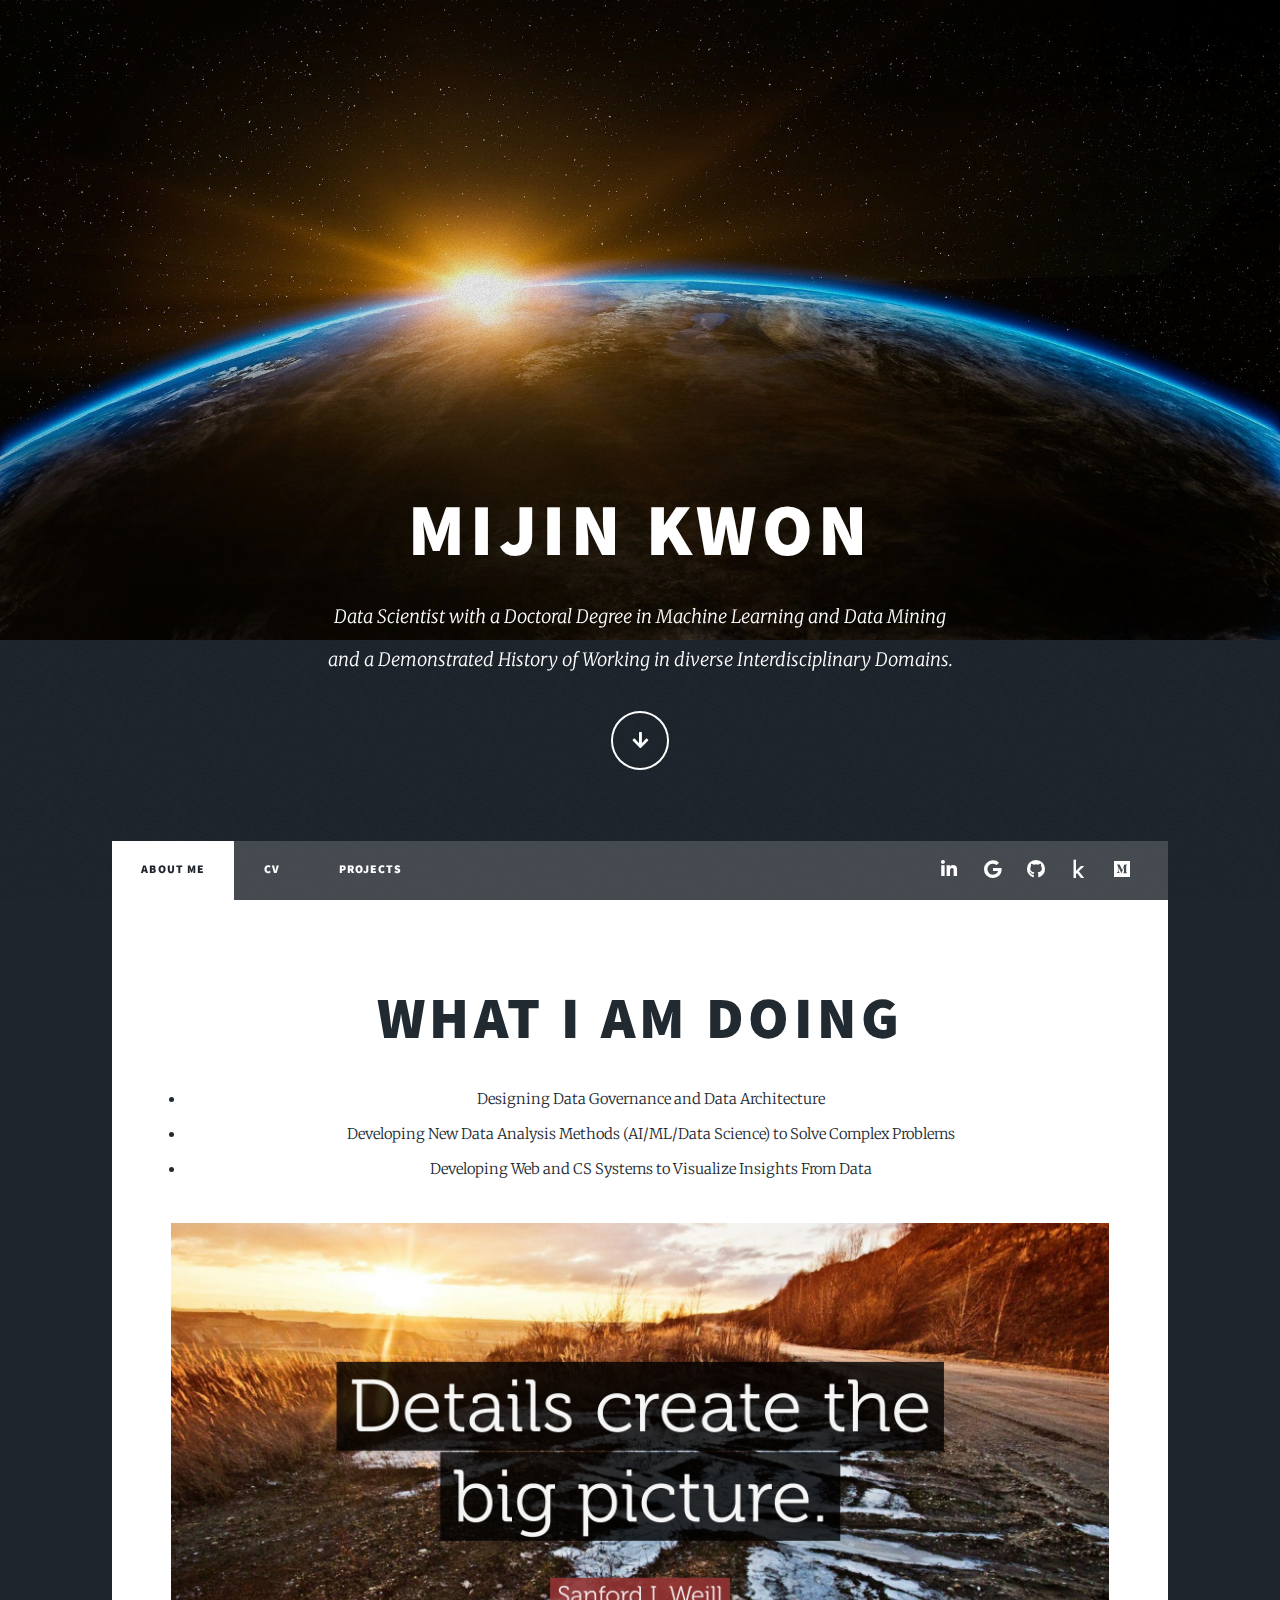
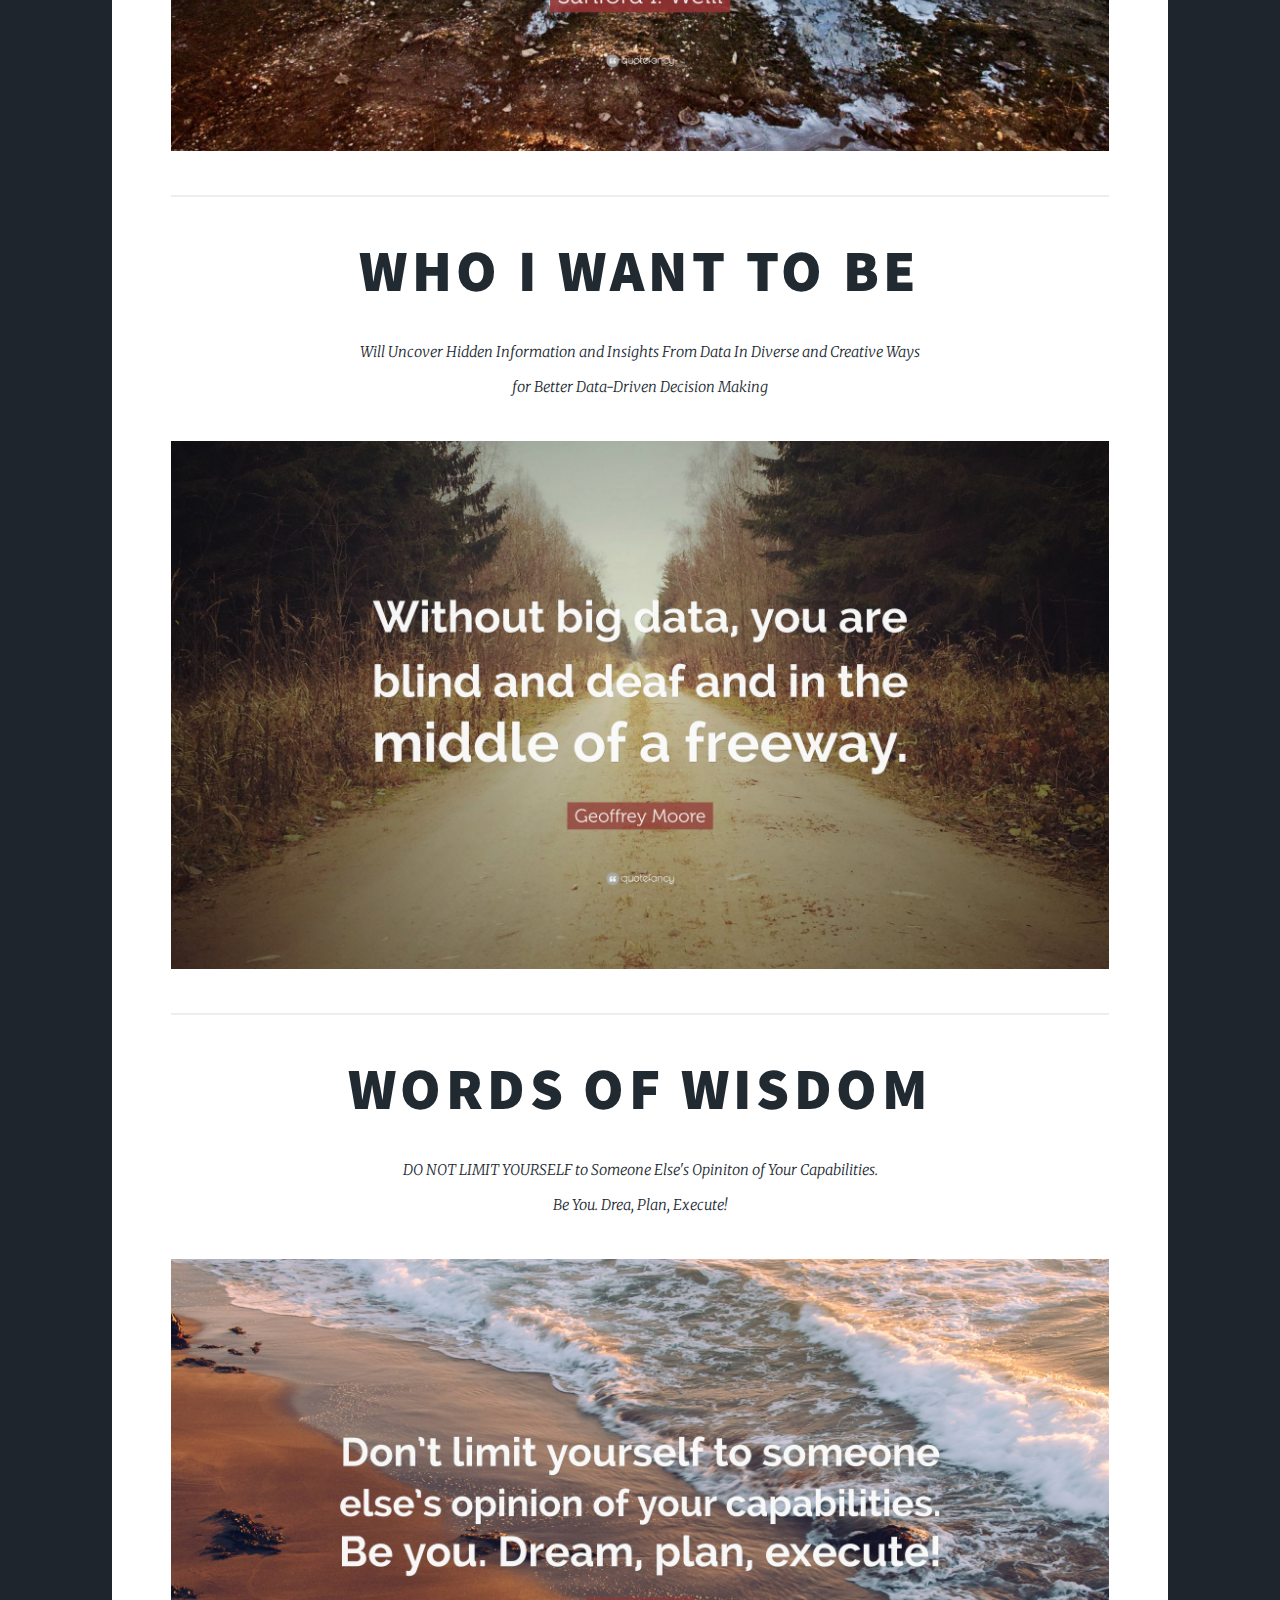
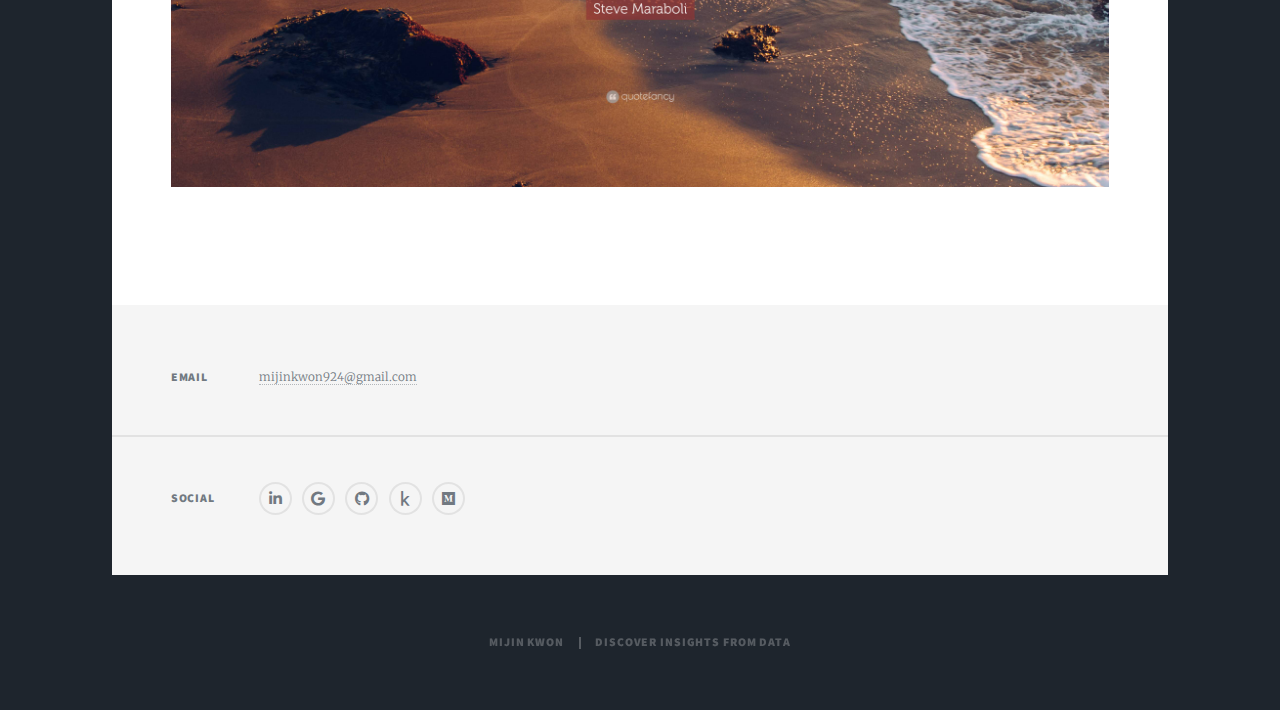
==== index.html @ e99a73fe "revise index.html" ====
<!DOCTYPE HTML>
<!--
	Massively by HTML5 UP
	html5up.net | @ajlkn
	Free for personal and commercial use under the CCA 3.0 license (html5up.net/license)
-->
<html>
	<head>
		<title>Mijin Kwon - ABOUT ME</title>
		<meta charset="utf-8" />
		<meta name="viewport" content="width=device-width, initial-scale=1, user-scalable=no" />
		<link rel="stylesheet" href="assets/css/main.css" />
		<noscript><link rel="stylesheet" href="assets/css/noscript.css" /></noscript>
	</head>
	<body class="is-preload">

		<!-- Wrapper -->
			<div id="wrapper" class="fade-in">

				<!-- Intro -->
					<div id="intro">
						<h1>Mijin Kwon<br />
						</h1>
						<p>Data Scientist with a Doctoral Degree in Machine Learning and Data Mining<br />
							and a Demonstrated History of Working in diverse Interdisciplinary Domains</a>.</p>
						<ul class="actions">
							<li><a href="#header" class="button icon solid solo fa-arrow-down scrolly">Continue</a></li>
						</ul>
					</div>

				<!-- Header -->
					<header id="header">
						<a href="index.html" class="logo">DISCOVER INSIGHTS FROM DATA</a>
					</header>

				<!-- Nav -->
					<nav id="nav">
						<ul class="links">
							<li class="active"><a href="index.html">ABOUT ME</a></li>
							<li><a href="cv.html">CV</a></li>
							<li><a href="projects.html">PROJECTS</a></li>
						</ul>
						<ul class="icons">
							<li><a href="https://www.linkedin.com/in/mijin-kwon-695782142/" class="icon brands fa-linkedin-in"><span class="label">Linked In</span></a></li>
							<li><a href="https://scholar.google.com/citations?user=JcKW7w8AAAAJ&hl=en" class="icon brands fa-google"><span class="label">Google Scholar</span></a></li>
							<li><a href="https://github.com/MijinKwon" class="icon brands fa-github"><span class="label">GitHub</span></a></li>
							<li><a href="https://www.kaggle.com/mijinkwon" class="icon brands fa-kaggle"><span class="label">Kaggle</span></a></li>
							<li><a href="https://medium.com/@mijinkwon924" class="icon brands fa-medium"><span class="label">Medium</span></a></li>
						</ul>
					</nav>

				<!-- Main -->
					<div id="main">

						<!-- Featured Post -->
							
							<article class="post featured">
								<header class="major">
									<h2>WHAT I AM DOING</h2>
									<ul>
										<li>Designing Data Governance and Data Architecture</li>
										<li>Developing New Data Analysis Methods (AI/ML/Data Science) to Solve Complex Problems</li>
										<li>Developing Web and CS Systems to Visualize Insights From Data</li>
									</ul>
									<a class="image fit"><img src="images/sanfordiweill.jpg" alt="" /></a>
									<hr />

									<h2>WHO I WANT TO BE</h2>
									<p>Will Uncover Hidden Information and Insights From Data In Diverse and Creative Ways<br />
										for Better Data-Driven Decision Making</p>
									<a class="image fit"><img src="images/geoffreymoore.jpg" alt="" /></a>
									<hr />

									<h2>WORDS OF WISDOM</h2>
									<p>DO NOT LIMIT YOURSELF to Someone Else's Opiniton of Your Capabilities.<br />
										Be You. Drea, Plan, Execute!</p>
									<a class="image fit"><img src="images/dontlimityourself.jpg" alt="" /></a>

							</article>

					</div>

				<!-- Footer -->
					<footer id="footer">
						<section class="split contact">
							<section>
								<h3>Email</h3>
								<p><a href="mailto:mijinkwon924@gmail.com">mijinkwon924@gmail.com</a></p>
							</section>
							<section>
								<h3>Social</h3>
								<ul class="icons alt">
									<li><a href="https://www.linkedin.com/in/mijin-kwon-695782142/" class="icon brands fa-linkedin-in"><span class="label">Linked In</span></a></li>
									<li><a href="https://scholar.google.com/citations?user=JcKW7w8AAAAJ&hl=en" class="icon brands alt fa-google"><span class="label">Google Scholar</span></a></li>
									<li><a href="https://github.com/MijinKwon" class="icon brands alt fa-github"><span class="label">GitHub</span></a></li>
									<li><a href="https://www.kaggle.com/mijinkwon" class="icon brands alt fa-kaggle"><span class="label">Kaggle</span></a></li>
									<li><a href="https://medium.com/@mijinkwon924" class="icon brands alt fa-medium"><span class="label">Medium</span></a></li>
								</ul>
							</section>
						</section>
					</footer>

				<!-- Copyright -->
					<div id="copyright">
						<ul><li>Mijin Kwon</li><li>DISCOVER INSIGHTS FROM DATA</a></li></ul>
					</div>

			</div>

		<!-- Scripts -->
			<script src="assets/js/jquery.min.js"></script>
			<script src="assets/js/jquery.scrollex.min.js"></script>
			<script src="assets/js/jquery.scrolly.min.js"></script>
			<script src="assets/js/browser.min.js"></script>
			<script src="assets/js/breakpoints.min.js"></script>
			<script src="assets/js/util.js"></script>
			<script src="assets/js/main.js"></script>

	</body>
</html>
---- assets/css/main.css ----
@import url(fontawesome-all.min.css);
@import url("https://fonts.googleapis.com/css?family=Merriweather:300,700,300italic,700italic|Source+Sans+Pro:900");

/*
	Massively by HTML5 UP
	html5up.net | @ajlkn
	Free for personal and commercial use under the CCA 3.0 license (html5up.net/license)
*/

html, body, div, span, applet, object,
iframe, h1, h2, h3, h4, h5, h6, p, blockquote,
pre, a, abbr, acronym, address, big, cite,
code, del, dfn, em, img, ins, kbd, q, s, samp,
small, strike, strong, sub, sup, tt, var, b,
u, i, center, dl, dt, dd, ol, ul, li, fieldset,
form, label, legend, table, caption, tbody,
tfoot, thead, tr, th, td, article, aside,
canvas, details, embed, figure, figcaption,
footer, header, hgroup, menu, nav, output, ruby,
section, summary, time, mark, audio, video {
	margin: 0;
	padding: 0;
	border: 0;
	font-size: 100%;
	font: inherit;
	vertical-align: baseline;}

article, aside, details, figcaption, figure,
footer, header, hgroup, menu, nav, section {
	display: block;}

body {
	line-height: 1;
}

ol, ul {
	list-style: none;
}

blockquote, q {
	quotes: none;
}

	blockquote:before, blockquote:after, q:before, q:after {
		content: '';
		content: none;
	}

table {
	border-collapse: collapse;
	border-spacing: 0;
}

body {
	-webkit-text-size-adjust: none;
}

mark {
	background-color: transparent;
	color: inherit;
}

input::-moz-focus-inner {
	border: 0;
	padding: 0;
}

input, select, textarea {
	-moz-appearance: none;
	-webkit-appearance: none;
	-ms-appearance: none;
	appearance: none;
}

/* Basic */

	@-ms-viewport {
		width: device-width;
	}

	body {
		-ms-overflow-style: scrollbar;
	}

	@media screen and (max-width: 480px) {

		html, body {
			min-width: 320px;
		}

	}

	html {
		box-sizing: border-box;
	}

	*, *:before, *:after {
		box-sizing: inherit;
	}

	body {
		background-color: #1e252d;
	}

		body.is-preload *, body.is-preload *:before, body.is-preload *:after {
			-moz-animation: none !important;
			-webkit-animation: none !important;
			-ms-animation: none !important;
			animation: none !important;
			-moz-transition: none !important;
			-webkit-transition: none !important;
			-ms-transition: none !important;
			transition: none !important;
		}

/* Type */

	html {
		font-size: 16pt;
	}

		@media screen and (max-width: 1680px) {

			html {
				font-size: 12pt;
			}

		}

		@media screen and (max-width: 1280px) {

			html {
				font-size: 11pt;
			}

		}

		@media screen and (max-width: 360px) {

			html {
				font-size: 10pt;
			}

		}

	body {
		color: #212931;
	}

	body, input, select, textarea {
		font-family: "Merriweather", Georgia, serif;
		font-weight: 300;
		font-size: 1rem;
		line-height: 2.375;
	}

	a {
		-moz-transition: color 0.2s ease-in-out, background-color 0.2s ease-in-out, border-color 0.2s ease-in-out, box-shadow 0.2s ease-in-out;
		-webkit-transition: color 0.2s ease-in-out, background-color 0.2s ease-in-out, border-color 0.2s ease-in-out, box-shadow 0.2s ease-in-out;
		-ms-transition: color 0.2s ease-in-out, background-color 0.2s ease-in-out, border-color 0.2s ease-in-out, box-shadow 0.2s ease-in-out;
		transition: color 0.2s ease-in-out, background-color 0.2s ease-in-out, border-color 0.2s ease-in-out, box-shadow 0.2s ease-in-out;
		border-bottom: dotted 1px;
		text-decoration: none;
	}

		a:hover {
			border-bottom-color: transparent;
		}

	strong, b {
		font-weight: 600;
	}

	em, i {
		font-style: italic;
	}

	p {
		text-align: justify;
		margin: 0 0 2rem 0;
	}

	h1, h2, h3, h4, h5, h6 {
		font-family: "Source Sans Pro", Helvetica, sans-serif;
		font-weight: 900;
		line-height: 1.5;
		letter-spacing: 0.075em;
		text-transform: uppercase;
		margin: 0 0 1rem 0;
	}

		h1 a, h2 a, h3 a, h4 a, h5 a, h6 a {
			border-bottom: 0;
			color: inherit;
			text-decoration: none;
		}

	h1 {
		font-size: 4rem;
		line-height: 1.1;
		margin: 0 0 2rem 0;
	}

	h2 {
		font-size: 1.75rem;
		line-height: 1.3;
		margin: 0 0 1.5rem 0;
	}

	h3 {
		font-size: 1.25rem;
		margin: 0 0 1.5rem 0;
	}

	h4 {
		font-size: 1rem;
	}

	h5 {
		font-size: 0.9rem;
	}

	h6 {
		font-size: 0.8rem;
	}

	sub {
		font-size: 0.8rem;
		position: relative;
		top: 0.5rem;
	}

	sup {
		font-size: 0.8rem;
		position: relative;
		top: -0.5rem;
	}

	blockquote {
		border-left: solid 4px;
		font-style: italic;
		margin: 0 0 2rem 0;
		padding: 0.5rem 0 0.5rem 2rem;
	}

	code {
		border: solid 2px;
		font-family: "Courier New", monospace;
		font-size: 0.9rem;
		margin: 0 0.25rem;
		padding: 0.25rem 0.65rem;
	}

	pre {
		-webkit-overflow-scrolling: touch;
		font-family: "Courier New", monospace;
		font-size: 0.9rem;
		margin: 0 0 2rem 0;
	}

		pre code {
			display: block;
			line-height: 1.75;
			padding: 1rem 1.5rem;
			overflow-x: auto;
		}

	hr {
		border: 0;
		border-bottom: solid 2px;
		margin: 3rem 0;
	}

		hr.major {
			margin: 5rem 0;
		}

	.align-left {
		text-align: left;
	}

	.align-center {
		text-align: center;
	}

	.align-right {
		text-align: right;
	}

	input, select, textarea {
		color: #212931;
	}

	a {
		color: #212931;
		border-bottom-color: rgba(33, 41, 49, 0.5);
	}

		a:hover {
			border-bottom-color: transparent;
			color: #18bfef !important;
		}

	strong, b {
		color: #212931;
	}

	h1, h2, h3, h4, h5, h6 {
		color: #212931;
	}

	blockquote {
		border-left-color: #eeeeee;
	}

	code {
		background: rgba(220, 220, 220, 0.25);
		border-color: #eeeeee;
	}

	hr {
		border-bottom-color: #eeeeee;
	}

/* Row */

	.row {
		display: flex;
		flex-wrap: wrap;
		box-sizing: border-box;
		align-items: stretch;
	}

		.row > * {
			box-sizing: border-box;
		}

		.row.gtr-uniform > * > :last-child {
			margin-bottom: 0;
		}

		.row.aln-left {
			justify-content: flex-start;
		}

		.row.aln-center {
			justify-content: center;
		}

		.row.aln-right {
			justify-content: flex-end;
		}

		.row.aln-top {
			align-items: flex-start;
		}

		.row.aln-middle {
			align-items: center;
		}

		.row.aln-bottom {
			align-items: flex-end;
		}

		.row > .imp {
			order: -1;
		}

		.row > .col-1 {
			width: 8.33333%;
		}

		.row > .off-1 {
			margin-left: 8.33333%;
		}

		.row > .col-2 {
			width: 16.66667%;
		}

		.row > .off-2 {
			margin-left: 16.66667%;
		}

		.row > .col-3 {
			width: 25%;
		}

		.row > .off-3 {
			margin-left: 25%;
		}

		.row > .col-4 {
			width: 33.33333%;
		}

		.row > .off-4 {
			margin-left: 33.33333%;
		}

		.row > .col-5 {
			width: 41.66667%;
		}

		.row > .off-5 {
			margin-left: 41.66667%;
		}

		.row > .col-6 {
			width: 50%;
		}

		.row > .off-6 {
			margin-left: 50%;
		}

		.row > .col-7 {
			width: 58.33333%;
		}

		.row > .off-7 {
			margin-left: 58.33333%;
		}

		.row > .col-8 {
			width: 66.66667%;
		}

		.row > .off-8 {
			margin-left: 66.66667%;
		}

		.row > .col-9 {
			width: 75%;
		}

		.row > .off-9 {
			margin-left: 75%;
		}

		.row > .col-10 {
			width: 83.33333%;
		}

		.row > .off-10 {
			margin-left: 83.33333%;
		}

		.row > .col-11 {
			width: 91.66667%;
		}

		.row > .off-11 {
			margin-left: 91.66667%;
		}

		.row > .col-12 {
			width: 100%;
		}

		.row > .off-12 {
			margin-left: 100%;
		}

		.row.gtr-0 {
			margin-top: 0;
			margin-left: 0rem;
		}

			.row.gtr-0 > * {
				padding: 0 0 0 0rem;
			}

			.row.gtr-0.gtr-uniform {
				margin-top: 0rem;
			}

				.row.gtr-0.gtr-uniform > * {
					padding-top: 0rem;
				}

		.row.gtr-25 {
			margin-top: 0;
			margin-left: -0.375rem;
		}

			.row.gtr-25 > * {
				padding: 0 0 0 0.375rem;
			}

			.row.gtr-25.gtr-uniform {
				margin-top: -0.375rem;
			}

				.row.gtr-25.gtr-uniform > * {
					padding-top: 0.375rem;
				}

		.row.gtr-50 {
			margin-top: 0;
			margin-left: -0.75rem;
		}

			.row.gtr-50 > * {
				padding: 0 0 0 0.75rem;
			}

			.row.gtr-50.gtr-uniform {
				margin-top: -0.75rem;
			}

				.row.gtr-50.gtr-uniform > * {
					padding-top: 0.75rem;
				}

		.row {
			margin-top: 0;
			margin-left: -1.5rem;
		}

			.row > * {
				padding: 0 0 0 1.5rem;
			}

			.row.gtr-uniform {
				margin-top: -1.5rem;
			}

				.row.gtr-uniform > * {
					padding-top: 1.5rem;
				}

		.row.gtr-150 {
			margin-top: 0;
			margin-left: -2.25rem;
		}

			.row.gtr-150 > * {
				padding: 0 0 0 2.25rem;
			}

			.row.gtr-150.gtr-uniform {
				margin-top: -2.25rem;
			}

				.row.gtr-150.gtr-uniform > * {
					padding-top: 2.25rem;
				}

		.row.gtr-200 {
			margin-top: 0;
			margin-left: -3rem;
		}

			.row.gtr-200 > * {
				padding: 0 0 0 3rem;
			}

			.row.gtr-200.gtr-uniform {
				margin-top: -3rem;
			}

				.row.gtr-200.gtr-uniform > * {
					padding-top: 3rem;
				}

		@media screen and (max-width: 1680px) {

			.row {
				display: flex;
				flex-wrap: wrap;
				box-sizing: border-box;
				align-items: stretch;
			}

				.row > * {
					box-sizing: border-box;
				}

				.row.gtr-uniform > * > :last-child {
					margin-bottom: 0;
				}

				.row.aln-left {
					justify-content: flex-start;
				}

				.row.aln-center {
					justify-content: center;
				}

				.row.aln-right {
					justify-content: flex-end;
				}

				.row.aln-top {
					align-items: flex-start;
				}

				.row.aln-middle {
					align-items: center;
				}

				.row.aln-bottom {
					align-items: flex-end;
				}

				.row > .imp-xlarge {
					order: -1;
				}

				.row > .col-1-xlarge {
					width: 8.33333%;
				}

				.row > .off-1-xlarge {
					margin-left: 8.33333%;
				}

				.row > .col-2-xlarge {
					width: 16.66667%;
				}

				.row > .off-2-xlarge {
					margin-left: 16.66667%;
				}

				.row > .col-3-xlarge {
					width: 25%;
				}

				.row > .off-3-xlarge {
					margin-left: 25%;
				}

				.row > .col-4-xlarge {
					width: 33.33333%;
				}

				.row > .off-4-xlarge {
					margin-left: 33.33333%;
				}

				.row > .col-5-xlarge {
					width: 41.66667%;
				}

				.row > .off-5-xlarge {
					margin-left: 41.66667%;
				}

				.row > .col-6-xlarge {
					width: 50%;
				}

				.row > .off-6-xlarge {
					margin-left: 50%;
				}

				.row > .col-7-xlarge {
					width: 58.33333%;
				}

				.row > .off-7-xlarge {
					margin-left: 58.33333%;
				}

				.row > .col-8-xlarge {
					width: 66.66667%;
				}

				.row > .off-8-xlarge {
					margin-left: 66.66667%;
				}

				.row > .col-9-xlarge {
					width: 75%;
				}

				.row > .off-9-xlarge {
					margin-left: 75%;
				}

				.row > .col-10-xlarge {
					width: 83.33333%;
				}

				.row > .off-10-xlarge {
					margin-left: 83.33333%;
				}

				.row > .col-11-xlarge {
					width: 91.66667%;
				}

				.row > .off-11-xlarge {
					margin-left: 91.66667%;
				}

				.row > .col-12-xlarge {
					width: 100%;
				}

				.row > .off-12-xlarge {
					margin-left: 100%;
				}

				.row.gtr-0 {
					margin-top: 0;
					margin-left: 0rem;
				}

					.row.gtr-0 > * {
						padding: 0 0 0 0rem;
					}

					.row.gtr-0.gtr-uniform {
						margin-top: 0rem;
					}

						.row.gtr-0.gtr-uniform > * {
							padding-top: 0rem;
						}

				.row.gtr-25 {
					margin-top: 0;
					margin-left: -0.375rem;
				}

					.row.gtr-25 > * {
						padding: 0 0 0 0.375rem;
					}

					.row.gtr-25.gtr-uniform {
						margin-top: -0.375rem;
					}

						.row.gtr-25.gtr-uniform > * {
							padding-top: 0.375rem;
						}

				.row.gtr-50 {
					margin-top: 0;
					margin-left: -0.75rem;
				}

					.row.gtr-50 > * {
						padding: 0 0 0 0.75rem;
					}

					.row.gtr-50.gtr-uniform {
						margin-top: -0.75rem;
					}

						.row.gtr-50.gtr-uniform > * {
							padding-top: 0.75rem;
						}

				.row {
					margin-top: 0;
					margin-left: -1.5rem;
				}

					.row > * {
						padding: 0 0 0 1.5rem;
					}

					.row.gtr-uniform {
						margin-top: -1.5rem;
					}

						.row.gtr-uniform > * {
							padding-top: 1.5rem;
						}

				.row.gtr-150 {
					margin-top: 0;
					margin-left: -2.25rem;
				}

					.row.gtr-150 > * {
						padding: 0 0 0 2.25rem;
					}

					.row.gtr-150.gtr-uniform {
						margin-top: -2.25rem;
					}

						.row.gtr-150.gtr-uniform > * {
							padding-top: 2.25rem;
						}

				.row.gtr-200 {
					margin-top: 0;
					margin-left: -3rem;
				}

					.row.gtr-200 > * {
						padding: 0 0 0 3rem;
					}

					.row.gtr-200.gtr-uniform {
						margin-top: -3rem;
					}

						.row.gtr-200.gtr-uniform > * {
							padding-top: 3rem;
						}

		}

		@media screen and (max-width: 1280px) {

			.row {
				display: flex;
				flex-wrap: wrap;
				box-sizing: border-box;
				align-items: stretch;
			}

				.row > * {
					box-sizing: border-box;
				}

				.row.gtr-uniform > * > :last-child {
					margin-bottom: 0;
				}

				.row.aln-left {
					justify-content: flex-start;
				}

				.row.aln-center {
					justify-content: center;
				}

				.row.aln-right {
					justify-content: flex-end;
				}

				.row.aln-top {
					align-items: flex-start;
				}

				.row.aln-middle {
					align-items: center;
				}

				.row.aln-bottom {
					align-items: flex-end;
				}

				.row > .imp-large {
					order: -1;
				}

				.row > .col-1-large {
					width: 8.33333%;
				}

				.row > .off-1-large {
					margin-left: 8.33333%;
				}

				.row > .col-2-large {
					width: 16.66667%;
				}

				.row > .off-2-large {
					margin-left: 16.66667%;
				}

				.row > .col-3-large {
					width: 25%;
				}

				.row > .off-3-large {
					margin-left: 25%;
				}

				.row > .col-4-large {
					width: 33.33333%;
				}

				.row > .off-4-large {
					margin-left: 33.33333%;
				}

				.row > .col-5-large {
					width: 41.66667%;
				}

				.row > .off-5-large {
					margin-left: 41.66667%;
				}

				.row > .col-6-large {
					width: 50%;
				}

				.row > .off-6-large {
					margin-left: 50%;
				}

				.row > .col-7-large {
					width: 58.33333%;
				}

				.row > .off-7-large {
					margin-left: 58.33333%;
				}

				.row > .col-8-large {
					width: 66.66667%;
				}

				.row > .off-8-large {
					margin-left: 66.66667%;
				}

				.row > .col-9-large {
					width: 75%;
				}

				.row > .off-9-large {
					margin-left: 75%;
				}

				.row > .col-10-large {
					width: 83.33333%;
				}

				.row > .off-10-large {
					margin-left: 83.33333%;
				}

				.row > .col-11-large {
					width: 91.66667%;
				}

				.row > .off-11-large {
					margin-left: 91.66667%;
				}

				.row > .col-12-large {
					width: 100%;
				}

				.row > .off-12-large {
					margin-left: 100%;
				}

				.row.gtr-0 {
					margin-top: 0;
					margin-left: 0rem;
				}

					.row.gtr-0 > * {
						padding: 0 0 0 0rem;
					}

					.row.gtr-0.gtr-uniform {
						margin-top: 0rem;
					}

						.row.gtr-0.gtr-uniform > * {
							padding-top: 0rem;
						}

				.row.gtr-25 {
					margin-top: 0;
					margin-left: -0.375rem;
				}

					.row.gtr-25 > * {
						padding: 0 0 0 0.375rem;
					}

					.row.gtr-25.gtr-uniform {
						margin-top: -0.375rem;
					}

						.row.gtr-25.gtr-uniform > * {
							padding-top: 0.375rem;
						}

				.row.gtr-50 {
					margin-top: 0;
					margin-left: -0.75rem;
				}

					.row.gtr-50 > * {
						padding: 0 0 0 0.75rem;
					}

					.row.gtr-50.gtr-uniform {
						margin-top: -0.75rem;
					}

						.row.gtr-50.gtr-uniform > * {
							padding-top: 0.75rem;
						}

				.row {
					margin-top: 0;
					margin-left: -1.5rem;
				}

					.row > * {
						padding: 0 0 0 1.5rem;
					}

					.row.gtr-uniform {
						margin-top: -1.5rem;
					}

						.row.gtr-uniform > * {
							padding-top: 1.5rem;
						}

				.row.gtr-150 {
					margin-top: 0;
					margin-left: -2.25rem;
				}

					.row.gtr-150 > * {
						padding: 0 0 0 2.25rem;
					}

					.row.gtr-150.gtr-uniform {
						margin-top: -2.25rem;
					}

						.row.gtr-150.gtr-uniform > * {
							padding-top: 2.25rem;
						}

				.row.gtr-200 {
					margin-top: 0;
					margin-left: -3rem;
				}

					.row.gtr-200 > * {
						padding: 0 0 0 3rem;
					}

					.row.gtr-200.gtr-uniform {
						margin-top: -3rem;
					}

						.row.gtr-200.gtr-uniform > * {
							padding-top: 3rem;
						}

		}

		@media screen and (max-width: 980px) {

			.row {
				display: flex;
				flex-wrap: wrap;
				box-sizing: border-box;
				align-items: stretch;
			}

				.row > * {
					box-sizing: border-box;
				}

				.row.gtr-uniform > * > :last-child {
					margin-bottom: 0;
				}

				.row.aln-left {
					justify-content: flex-start;
				}

				.row.aln-center {
					justify-content: center;
				}

				.row.aln-right {
					justify-content: flex-end;
				}

				.row.aln-top {
					align-items: flex-start;
				}

				.row.aln-middle {
					align-items: center;
				}

				.row.aln-bottom {
					align-items: flex-end;
				}

				.row > .imp-medium {
					order: -1;
				}

				.row > .col-1-medium {
					width: 8.33333%;
				}

				.row > .off-1-medium {
					margin-left: 8.33333%;
				}

				.row > .col-2-medium {
					width: 16.66667%;
				}

				.row > .off-2-medium {
					margin-left: 16.66667%;
				}

				.row > .col-3-medium {
					width: 25%;
				}

				.row > .off-3-medium {
					margin-left: 25%;
				}

				.row > .col-4-medium {
					width: 33.33333%;
				}

				.row > .off-4-medium {
					margin-left: 33.33333%;
				}

				.row > .col-5-medium {
					width: 41.66667%;
				}

				.row > .off-5-medium {
					margin-left: 41.66667%;
				}

				.row > .col-6-medium {
					width: 50%;
				}

				.row > .off-6-medium {
					margin-left: 50%;
				}

				.row > .col-7-medium {
					width: 58.33333%;
				}

				.row > .off-7-medium {
					margin-left: 58.33333%;
				}

				.row > .col-8-medium {
					width: 66.66667%;
				}

				.row > .off-8-medium {
					margin-left: 66.66667%;
				}

				.row > .col-9-medium {
					width: 75%;
				}

				.row > .off-9-medium {
					margin-left: 75%;
				}

				.row > .col-10-medium {
					width: 83.33333%;
				}

				.row > .off-10-medium {
					margin-left: 83.33333%;
				}

				.row > .col-11-medium {
					width: 91.66667%;
				}

				.row > .off-11-medium {
					margin-left: 91.66667%;
				}

				.row > .col-12-medium {
					width: 100%;
				}

				.row > .off-12-medium {
					margin-left: 100%;
				}

				.row.gtr-0 {
					margin-top: 0;
					margin-left: 0rem;
				}

					.row.gtr-0 > * {
						padding: 0 0 0 0rem;
					}

					.row.gtr-0.gtr-uniform {
						margin-top: 0rem;
					}

						.row.gtr-0.gtr-uniform > * {
							padding-top: 0rem;
						}

				.row.gtr-25 {
					margin-top: 0;
					margin-left: -0.375rem;
				}

					.row.gtr-25 > * {
						padding: 0 0 0 0.375rem;
					}

					.row.gtr-25.gtr-uniform {
						margin-top: -0.375rem;
					}

						.row.gtr-25.gtr-uniform > * {
							padding-top: 0.375rem;
						}

				.row.gtr-50 {
					margin-top: 0;
					margin-left: -0.75rem;
				}

					.row.gtr-50 > * {
						padding: 0 0 0 0.75rem;
					}

					.row.gtr-50.gtr-uniform {
						margin-top: -0.75rem;
					}

						.row.gtr-50.gtr-uniform > * {
							padding-top: 0.75rem;
						}

				.row {
					margin-top: 0;
					margin-left: -1.5rem;
				}

					.row > * {
						padding: 0 0 0 1.5rem;
					}

					.row.gtr-uniform {
						margin-top: -1.5rem;
					}

						.row.gtr-uniform > * {
							padding-top: 1.5rem;
						}

				.row.gtr-150 {
					margin-top: 0;
					margin-left: -2.25rem;
				}

					.row.gtr-150 > * {
						padding: 0 0 0 2.25rem;
					}

					.row.gtr-150.gtr-uniform {
						margin-top: -2.25rem;
					}

						.row.gtr-150.gtr-uniform > * {
							padding-top: 2.25rem;
						}

				.row.gtr-200 {
					margin-top: 0;
					margin-left: -3rem;
				}

					.row.gtr-200 > * {
						padding: 0 0 0 3rem;
					}

					.row.gtr-200.gtr-uniform {
						margin-top: -3rem;
					}

						.row.gtr-200.gtr-uniform > * {
							padding-top: 3rem;
						}

		}

		@media screen and (max-width: 736px) {

			.row {
				display: flex;
				flex-wrap: wrap;
				box-sizing: border-box;
				align-items: stretch;
			}

				.row > * {
					box-sizing: border-box;
				}

				.row.gtr-uniform > * > :last-child {
					margin-bottom: 0;
				}

				.row.aln-left {
					justify-content: flex-start;
				}

				.row.aln-center {
					justify-content: center;
				}

				.row.aln-right {
					justify-content: flex-end;
				}

				.row.aln-top {
					align-items: flex-start;
				}

				.row.aln-middle {
					align-items: center;
				}

				.row.aln-bottom {
					align-items: flex-end;
				}

				.row > .imp-small {
					order: -1;
				}

				.row > .col-1-small {
					width: 8.33333%;
				}

				.row > .off-1-small {
					margin-left: 8.33333%;
				}

				.row > .col-2-small {
					width: 16.66667%;
				}

				.row > .off-2-small {
					margin-left: 16.66667%;
				}

				.row > .col-3-small {
					width: 25%;
				}

				.row > .off-3-small {
					margin-left: 25%;
				}

				.row > .col-4-small {
					width: 33.33333%;
				}

				.row > .off-4-small {
					margin-left: 33.33333%;
				}

				.row > .col-5-small {
					width: 41.66667%;
				}

				.row > .off-5-small {
					margin-left: 41.66667%;
				}

				.row > .col-6-small {
					width: 50%;
				}

				.row > .off-6-small {
					margin-left: 50%;
				}

				.row > .col-7-small {
					width: 58.33333%;
				}

				.row > .off-7-small {
					margin-left: 58.33333%;
				}

				.row > .col-8-small {
					width: 66.66667%;
				}

				.row > .off-8-small {
					margin-left: 66.66667%;
				}

				.row > .col-9-small {
					width: 75%;
				}

				.row > .off-9-small {
					margin-left: 75%;
				}

				.row > .col-10-small {
					width: 83.33333%;
				}

				.row > .off-10-small {
					margin-left: 83.33333%;
				}

				.row > .col-11-small {
					width: 91.66667%;
				}

				.row > .off-11-small {
					margin-left: 91.66667%;
				}

				.row > .col-12-small {
					width: 100%;
				}

				.row > .off-12-small {
					margin-left: 100%;
				}

				.row.gtr-0 {
					margin-top: 0;
					margin-left: 0rem;
				}

					.row.gtr-0 > * {
						padding: 0 0 0 0rem;
					}

					.row.gtr-0.gtr-uniform {
						margin-top: 0rem;
					}

						.row.gtr-0.gtr-uniform > * {
							padding-top: 0rem;
						}

				.row.gtr-25 {
					margin-top: 0;
					margin-left: -0.375rem;
				}

					.row.gtr-25 > * {
						padding: 0 0 0 0.375rem;
					}

					.row.gtr-25.gtr-uniform {
						margin-top: -0.375rem;
					}

						.row.gtr-25.gtr-uniform > * {
							padding-top: 0.375rem;
						}

				.row.gtr-50 {
					margin-top: 0;
					margin-left: -0.75rem;
				}

					.row.gtr-50 > * {
						padding: 0 0 0 0.75rem;
					}

					.row.gtr-50.gtr-uniform {
						margin-top: -0.75rem;
					}

						.row.gtr-50.gtr-uniform > * {
							padding-top: 0.75rem;
						}

				.row {
					margin-top: 0;
					margin-left: -1.5rem;
				}

					.row > * {
						padding: 0 0 0 1.5rem;
					}

					.row.gtr-uniform {
						margin-top: -1.5rem;
					}

						.row.gtr-uniform > * {
							padding-top: 1.5rem;
						}

				.row.gtr-150 {
					margin-top: 0;
					margin-left: -2.25rem;
				}

					.row.gtr-150 > * {
						padding: 0 0 0 2.25rem;
					}

					.row.gtr-150.gtr-uniform {
						margin-top: -2.25rem;
					}

						.row.gtr-150.gtr-uniform > * {
							padding-top: 2.25rem;
						}

				.row.gtr-200 {
					margin-top: 0;
					margin-left: -3rem;
				}

					.row.gtr-200 > * {
						padding: 0 0 0 3rem;
					}

					.row.gtr-200.gtr-uniform {
						margin-top: -3rem;
					}

						.row.gtr-200.gtr-uniform > * {
							padding-top: 3rem;
						}

		}

		@media screen and (max-width: 480px) {

			.row {
				display: flex;
				flex-wrap: wrap;
				box-sizing: border-box;
				align-items: stretch;
			}

				.row > * {
					box-sizing: border-box;
				}

				.row.gtr-uniform > * > :last-child {
					margin-bottom: 0;
				}

				.row.aln-left {
					justify-content: flex-start;
				}

				.row.aln-center {
					justify-content: center;
				}

				.row.aln-right {
					justify-content: flex-end;
				}

				.row.aln-top {
					align-items: flex-start;
				}

				.row.aln-middle {
					align-items: center;
				}

				.row.aln-bottom {
					align-items: flex-end;
				}

				.row > .imp-xsmall {
					order: -1;
				}

				.row > .col-1-xsmall {
					width: 8.33333%;
				}

				.row > .off-1-xsmall {
					margin-left: 8.33333%;
				}

				.row > .col-2-xsmall {
					width: 16.66667%;
				}

				.row > .off-2-xsmall {
					margin-left: 16.66667%;
				}

				.row > .col-3-xsmall {
					width: 25%;
				}

				.row > .off-3-xsmall {
					margin-left: 25%;
				}

				.row > .col-4-xsmall {
					width: 33.33333%;
				}

				.row > .off-4-xsmall {
					margin-left: 33.33333%;
				}

				.row > .col-5-xsmall {
					width: 41.66667%;
				}

				.row > .off-5-xsmall {
					margin-left: 41.66667%;
				}

				.row > .col-6-xsmall {
					width: 50%;
				}

				.row > .off-6-xsmall {
					margin-left: 50%;
				}

				.row > .col-7-xsmall {
					width: 58.33333%;
				}

				.row > .off-7-xsmall {
					margin-left: 58.33333%;
				}

				.row > .col-8-xsmall {
					width: 66.66667%;
				}

				.row > .off-8-xsmall {
					margin-left: 66.66667%;
				}

				.row > .col-9-xsmall {
					width: 75%;
				}

				.row > .off-9-xsmall {
					margin-left: 75%;
				}

				.row > .col-10-xsmall {
					width: 83.33333%;
				}

				.row > .off-10-xsmall {
					margin-left: 83.33333%;
				}

				.row > .col-11-xsmall {
					width: 91.66667%;
				}

				.row > .off-11-xsmall {
					margin-left: 91.66667%;
				}

				.row > .col-12-xsmall {
					width: 100%;
				}

				.row > .off-12-xsmall {
					margin-left: 100%;
				}

				.row.gtr-0 {
					margin-top: 0;
					margin-left: 0rem;
				}

					.row.gtr-0 > * {
						padding: 0 0 0 0rem;
					}

					.row.gtr-0.gtr-uniform {
						margin-top: 0rem;
					}

						.row.gtr-0.gtr-uniform > * {
							padding-top: 0rem;
						}

				.row.gtr-25 {
					margin-top: 0;
					margin-left: -0.375rem;
				}

					.row.gtr-25 > * {
						padding: 0 0 0 0.375rem;
					}

					.row.gtr-25.gtr-uniform {
						margin-top: -0.375rem;
					}

						.row.gtr-25.gtr-uniform > * {
							padding-top: 0.375rem;
						}

				.row.gtr-50 {
					margin-top: 0;
					margin-left: -0.75rem;
				}

					.row.gtr-50 > * {
						padding: 0 0 0 0.75rem;
					}

					.row.gtr-50.gtr-uniform {
						margin-top: -0.75rem;
					}

						.row.gtr-50.gtr-uniform > * {
							padding-top: 0.75rem;
						}

				.row {
					margin-top: 0;
					margin-left: -1.5rem;
				}

					.row > * {
						padding: 0 0 0 1.5rem;
					}

					.row.gtr-uniform {
						margin-top: -1.5rem;
					}

						.row.gtr-uniform > * {
							padding-top: 1.5rem;
						}

				.row.gtr-150 {
					margin-top: 0;
					margin-left: -2.25rem;
				}

					.row.gtr-150 > * {
						padding: 0 0 0 2.25rem;
					}

					.row.gtr-150.gtr-uniform {
						margin-top: -2.25rem;
					}

						.row.gtr-150.gtr-uniform > * {
							padding-top: 2.25rem;
						}

				.row.gtr-200 {
					margin-top: 0;
					margin-left: -3rem;
				}

					.row.gtr-200 > * {
						padding: 0 0 0 3rem;
					}

					.row.gtr-200.gtr-uniform {
						margin-top: -3rem;
					}

						.row.gtr-200.gtr-uniform > * {
							padding-top: 3rem;
						}

		}

		@media screen and (max-width: 360px) {

			.row {
				display: flex;
				flex-wrap: wrap;
				box-sizing: border-box;
				align-items: stretch;
			}

				.row > * {
					box-sizing: border-box;
				}

				.row.gtr-uniform > * > :last-child {
					margin-bottom: 0;
				}

				.row.aln-left {
					justify-content: flex-start;
				}

				.row.aln-center {
					justify-content: center;
				}

				.row.aln-right {
					justify-content: flex-end;
				}

				.row.aln-top {
					align-items: flex-start;
				}

				.row.aln-middle {
					align-items: center;
				}

				.row.aln-bottom {
					align-items: flex-end;
				}

				.row > .imp-xxsmall {
					order: -1;
				}

				.row > .col-1-xxsmall {
					width: 8.33333%;
				}

				.row > .off-1-xxsmall {
					margin-left: 8.33333%;
				}

				.row > .col-2-xxsmall {
					width: 16.66667%;
				}

				.row > .off-2-xxsmall {
					margin-left: 16.66667%;
				}

				.row > .col-3-xxsmall {
					width: 25%;
				}

				.row > .off-3-xxsmall {
					margin-left: 25%;
				}

				.row > .col-4-xxsmall {
					width: 33.33333%;
				}

				.row > .off-4-xxsmall {
					margin-left: 33.33333%;
				}

				.row > .col-5-xxsmall {
					width: 41.66667%;
				}

				.row > .off-5-xxsmall {
					margin-left: 41.66667%;
				}

				.row > .col-6-xxsmall {
					width: 50%;
				}

				.row > .off-6-xxsmall {
					margin-left: 50%;
				}

				.row > .col-7-xxsmall {
					width: 58.33333%;
				}

				.row > .off-7-xxsmall {
					margin-left: 58.33333%;
				}

				.row > .col-8-xxsmall {
					width: 66.66667%;
				}

				.row > .off-8-xxsmall {
					margin-left: 66.66667%;
				}

				.row > .col-9-xxsmall {
					width: 75%;
				}

				.row > .off-9-xxsmall {
					margin-left: 75%;
				}

				.row > .col-10-xxsmall {
					width: 83.33333%;
				}

				.row > .off-10-xxsmall {
					margin-left: 83.33333%;
				}

				.row > .col-11-xxsmall {
					width: 91.66667%;
				}

				.row > .off-11-xxsmall {
					margin-left: 91.66667%;
				}

				.row > .col-12-xxsmall {
					width: 100%;
				}

				.row > .off-12-xxsmall {
					margin-left: 100%;
				}

				.row.gtr-0 {
					margin-top: 0;
					margin-left: 0rem;
				}

					.row.gtr-0 > * {
						padding: 0 0 0 0rem;
					}

					.row.gtr-0.gtr-uniform {
						margin-top: 0rem;
					}

						.row.gtr-0.gtr-uniform > * {
							padding-top: 0rem;
						}

				.row.gtr-25 {
					margin-top: 0;
					margin-left: -0.375rem;
				}

					.row.gtr-25 > * {
						padding: 0 0 0 0.375rem;
					}

					.row.gtr-25.gtr-uniform {
						margin-top: -0.375rem;
					}

						.row.gtr-25.gtr-uniform > * {
							padding-top: 0.375rem;
						}

				.row.gtr-50 {
					margin-top: 0;
					margin-left: -0.75rem;
				}

					.row.gtr-50 > * {
						padding: 0 0 0 0.75rem;
					}

					.row.gtr-50.gtr-uniform {
						margin-top: -0.75rem;
					}

						.row.gtr-50.gtr-uniform > * {
							padding-top: 0.75rem;
						}

				.row {
					margin-top: 0;
					margin-left: -1.5rem;
				}

					.row > * {
						padding: 0 0 0 1.5rem;
					}

					.row.gtr-uniform {
						margin-top: -1.5rem;
					}

						.row.gtr-uniform > * {
							padding-top: 1.5rem;
						}

				.row.gtr-150 {
					margin-top: 0;
					margin-left: -2.25rem;
				}

					.row.gtr-150 > * {
						padding: 0 0 0 2.25rem;
					}

					.row.gtr-150.gtr-uniform {
						margin-top: -2.25rem;
					}

						.row.gtr-150.gtr-uniform > * {
							padding-top: 2.25rem;
						}

				.row.gtr-200 {
					margin-top: 0;
					margin-left: -3rem;
				}

					.row.gtr-200 > * {
						padding: 0 0 0 3rem;
					}

					.row.gtr-200.gtr-uniform {
						margin-top: -3rem;
					}

						.row.gtr-200.gtr-uniform > * {
							padding-top: 3rem;
						}

		}

/* Box */

	.box {
		border: solid 2px;
		margin-bottom: 2rem;
		padding: 1.5rem;
	}

		.box > :last-child,
		.box > :last-child > :last-child,
		.box > :last-child > :last-child > :last-child {
			margin-bottom: 0;
		}

		.box.alt {
			border: 0;
			border-radius: 0;
			padding: 0;
		}

	.box {
		border-color: #eeeeee;
	}

/* Button */

	input[type="submit"],
	input[type="reset"],
	input[type="button"],
	button,
	.button {
		-moz-appearance: none;
		-webkit-appearance: none;
		-ms-appearance: none;
		appearance: none;
		-moz-transition: background-color 0.2s ease-in-out, box-shadow 0.2s ease-in-out, color 0.2s ease-in-out;
		-webkit-transition: background-color 0.2s ease-in-out, box-shadow 0.2s ease-in-out, color 0.2s ease-in-out;
		-ms-transition: background-color 0.2s ease-in-out, box-shadow 0.2s ease-in-out, color 0.2s ease-in-out;
		transition: background-color 0.2s ease-in-out, box-shadow 0.2s ease-in-out, color 0.2s ease-in-out;
		border: 0;
		border-radius: 0;
		cursor: pointer;
		display: inline-block;
		font-family: "Source Sans Pro", Helvetica, sans-serif;
		font-size: 0.8rem;
		font-weight: 900;
		letter-spacing: 0.075em;
		height: 3rem;
		line-height: 3rem;
		padding: 0 2rem;
		text-align: center;
		text-decoration: none;
		text-transform: uppercase;
		white-space: nowrap;
	}

		input[type="submit"].icon:before,
		input[type="reset"].icon:before,
		input[type="button"].icon:before,
		button.icon:before,
		.button.icon:before {
			margin-right: 0.5rem;
		}

		input[type="submit"].icon.solo,
		input[type="reset"].icon.solo,
		input[type="button"].icon.solo,
		button.icon.solo,
		.button.icon.solo {
			position: relative;
			width: 4rem;
			height: 4rem;
			line-height: 4rem;
			border-radius: 4rem;
			text-indent: 4rem;
			overflow: hidden;
			padding: 0;
			white-space: nowrap;
		}

			input[type="submit"].icon.solo:before,
			input[type="reset"].icon.solo:before,
			input[type="button"].icon.solo:before,
			button.icon.solo:before,
			.button.icon.solo:before {
				position: absolute;
				display: block;
				top: 0;
				left: 0;
				width: inherit;
				height: inherit;
				line-height: inherit;
				font-size: 1.25rem;
				margin-right: 0;
				text-align: center;
				text-indent: 0;
			}

		input[type="submit"].fit,
		input[type="reset"].fit,
		input[type="button"].fit,
		button.fit,
		.button.fit {
			width: 100%;
		}

		input[type="submit"].small,
		input[type="reset"].small,
		input[type="button"].small,
		button.small,
		.button.small {
			font-size: 0.7rem;
			height: 2.5rem;
			line-height: 2.5rem;
			padding: 0 1.5rem;
		}

		input[type="submit"].large,
		input[type="reset"].large,
		input[type="button"].large,
		button.large,
		.button.large {
			font-size: 0.9rem;
			height: 3.5rem;
			line-height: 3.5rem;
			padding: 0 2.75rem;
		}

		@media screen and (max-width: 980px) {

			input[type="submit"],
			input[type="reset"],
			input[type="button"],
			button,
			.button {
				font-size: 0.9rem;
				height: 3.25rem;
				line-height: 3.25rem;
			}

				input[type="submit"].large,
				input[type="reset"].large,
				input[type="button"].large,
				button.large,
				.button.large {
					font-size: 1rem;
					height: 3.75rem;
					line-height: 3.75rem;
				}

		}

		input[type="submit"].disabled, input[type="submit"]:disabled,
		input[type="reset"].disabled,
		input[type="reset"]:disabled,
		input[type="button"].disabled,
		input[type="button"]:disabled,
		button.disabled,
		button:disabled,
		.button.disabled,
		.button:disabled {
			pointer-events: none;
			opacity: 0.25;
		}

	input[type="submit"],
	input[type="reset"],
	input[type="button"],
	button,
	.button {
		background-color: transparent;
		box-shadow: inset 0 0 0 2px #212931;
		color: #212931 !important;
	}

		input[type="submit"]:hover,
		input[type="reset"]:hover,
		input[type="button"]:hover,
		button:hover,
		.button:hover {
			box-shadow: inset 0 0 0 2px #18bfef;
			color: #18bfef !important;
		}

		input[type="submit"].primary,
		input[type="reset"].primary,
		input[type="button"].primary,
		button.primary,
		.button.primary {
			background-color: #212931;
			box-shadow: none;
			color: #ffffff !important;
		}

			input[type="submit"].primary:hover,
			input[type="reset"].primary:hover,
			input[type="button"].primary:hover,
			button.primary:hover,
			.button.primary:hover {
				background-color: #18bfef;
			}

/* Form */

	form {
		margin: 0 0 2rem 0;
	}

		form > :last-child {
			margin-bottom: 0;
		}

		form > .fields {
			display: -moz-flex;
			display: -webkit-flex;
			display: -ms-flex;
			display: flex;
			-moz-flex-wrap: wrap;
			-webkit-flex-wrap: wrap;
			-ms-flex-wrap: wrap;
			flex-wrap: wrap;
			width: calc(100% + 3rem);
			margin: -1.5rem 0 2rem -1.5rem;
		}

			form > .fields > .field {
				-moz-flex-grow: 0;
				-webkit-flex-grow: 0;
				-ms-flex-grow: 0;
				flex-grow: 0;
				-moz-flex-shrink: 0;
				-webkit-flex-shrink: 0;
				-ms-flex-shrink: 0;
				flex-shrink: 0;
				padding: 1.5rem 0 0 1.5rem;
				width: calc(100% - 1.5rem);
			}

				form > .fields > .field.half {
					width: calc(50% - 0.75rem);
				}

				form > .fields > .field.third {
					width: calc(100%/3 - 0.5rem);
				}

				form > .fields > .field.quarter {
					width: calc(25% - 0.375rem);
				}

		@media screen and (max-width: 480px) {

			form > .fields {
				width: calc(100% + 3rem);
				margin: -1.5rem 0 2rem -1.5rem;
			}

				form > .fields > .field {
					padding: 1.5rem 0 0 1.5rem;
					width: calc(100% - 1.5rem);
				}

					form > .fields > .field.half {
						width: calc(100% - 1.5rem);
					}

					form > .fields > .field.third {
						width: calc(100% - 1.5rem);
					}

					form > .fields > .field.quarter {
						width: calc(100% - 1.5rem);
					}

		}

	label {
		display: block;
		font-family: "Source Sans Pro", Helvetica, sans-serif;
		font-weight: 900;
		line-height: 1.5;
		letter-spacing: 0.075em;
		font-size: 0.8rem;
		text-transform: uppercase;
		margin: 0 0 0.75rem 0;
	}

		@media screen and (max-width: 980px) {

			label {
				font-size: 0.9rem;
			}

		}

	input[type="text"],
	input[type="password"],
	input[type="email"],
	select,
	textarea {
		-moz-appearance: none;
		-webkit-appearance: none;
		-ms-appearance: none;
		appearance: none;
		background: transparent;
		border-radius: 0;
		border: solid 2px;
		color: inherit;
		display: block;
		outline: 0;
		padding: 0 1rem;
		text-decoration: none;
		width: 100%;
	}

		input[type="text"]:invalid,
		input[type="password"]:invalid,
		input[type="email"]:invalid,
		select:invalid,
		textarea:invalid {
			box-shadow: none;
		}

	select {
		background-size: 1.25rem;
		background-repeat: no-repeat;
		background-position: calc(100% - 1rem) center;
		height: 3rem;
		padding-right: 3rem;
		text-overflow: ellipsis;
	}

		select:focus::-ms-value {
			background-color: transparent;
		}

		select::-ms-expand {
			display: none;
		}

	input[type="text"],
	input[type="password"],
	input[type="email"],
	select {
		height: 3rem;
	}

	textarea {
		padding: 0.75rem 1rem;
	}

	input[type="checkbox"],
	input[type="radio"] {
		-moz-appearance: none;
		-webkit-appearance: none;
		-ms-appearance: none;
		appearance: none;
		display: block;
		float: left;
		margin-right: -2rem;
		opacity: 0;
		width: 1rem;
		z-index: -1;
	}

		input[type="checkbox"] + label,
		input[type="radio"] + label {
			text-decoration: none;
			cursor: pointer;
			display: inline-block;
			font-size: 1rem;
			letter-spacing: 0;
			font-family: "Merriweather", Georgia, serif;
			text-transform: none;
			font-weight: 300;
			padding-left: 2.8rem;
			padding-right: 1rem;
			position: relative;
		}

			input[type="checkbox"] + label:before,
			input[type="radio"] + label:before {
				-moz-osx-font-smoothing: grayscale;
				-webkit-font-smoothing: antialiased;
				display: inline-block;
				font-style: normal;
				font-variant: normal;
				text-rendering: auto;
				line-height: 1;
				text-transform: none !important;
				font-family: 'Font Awesome 5 Free';
				font-weight: 900;
			}

			input[type="checkbox"] + label:before,
			input[type="radio"] + label:before {
				border-radius: 0;
				border: solid 2px;
				content: '';
				display: inline-block;
				font-size: 0.8rem;
				height: 1.8rem;
				left: 0;
				line-height: 1.65rem;
				position: absolute;
				text-align: center;
				top: -0.125rem;
				width: 1.8rem;
			}

		input[type="checkbox"]:checked + label:before,
		input[type="radio"]:checked + label:before {
			content: '\f00c';
		}

	input[type="checkbox"] + label:before {
		border-radius: 0;
	}

	input[type="radio"] + label:before {
		border-radius: 100%;
	}

	::-webkit-input-placeholder {
		opacity: 1.0;
	}

	:-moz-placeholder {
		opacity: 1.0;
	}

	::-moz-placeholder {
		opacity: 1.0;
	}

	:-ms-input-placeholder {
		opacity: 1.0;
	}

	label {
		color: #212931;
	}

	input[type="text"],
	input[type="password"],
	input[type="email"],
	select,
	textarea {
		border-color: #eeeeee;
	}

		input[type="text"]:focus,
		input[type="password"]:focus,
		input[type="email"]:focus,
		select:focus,
		textarea:focus {
			border-color: #18bfef;
		}

	select {
		background-image: url("data:image/svg+xml;charset=utf8,%3Csvg xmlns='http://www.w3.org/2000/svg' width='40' height='40' preserveAspectRatio='none' viewBox='0 0 40 40'%3E%3Cpath d='M9.4,12.3l10.4,10.4l10.4-10.4c0.2-0.2,0.5-0.4,0.9-0.4c0.3,0,0.6,0.1,0.9,0.4l3.3,3.3c0.2,0.2,0.4,0.5,0.4,0.9 c0,0.4-0.1,0.6-0.4,0.9L20.7,31.9c-0.2,0.2-0.5,0.4-0.9,0.4c-0.3,0-0.6-0.1-0.9-0.4L4.3,17.3c-0.2-0.2-0.4-0.5-0.4-0.9 c0-0.4,0.1-0.6,0.4-0.9l3.3-3.3c0.2-0.2,0.5-0.4,0.9-0.4S9.1,12.1,9.4,12.3z' fill='%23eeeeee' /%3E%3C/svg%3E");
	}

		select option {
			background-color: #ffffff;
			color: #212931;
		}

	.select-wrapper:before {
		color: #eeeeee;
	}

	input[type="checkbox"] + label,
	input[type="radio"] + label {
		color: #212931;
	}

		input[type="checkbox"] + label:before,
		input[type="radio"] + label:before {
			border-color: #eeeeee;
		}

	input[type="checkbox"]:checked + label:before,
	input[type="radio"]:checked + label:before {
		background-color: #212931;
		border-color: #212931;
		color: #ffffff;
	}

	input[type="checkbox"]:focus + label:before,
	input[type="radio"]:focus + label:before {
		border-color: #18bfef;
	}

	::-webkit-input-placeholder {
		color: #909498 !important;
	}

	:-moz-placeholder {
		color: #909498 !important;
	}

	::-moz-placeholder {
		color: #909498 !important;
	}

	:-ms-input-placeholder {
		color: #909498 !important;
	}

	.formerize-placeholder {
		color: #909498 !important;
	}

/* Icon */

	.icon {
		text-decoration: none;
		border-bottom: none;
		position: relative;
	}

		.icon:before {
			-moz-osx-font-smoothing: grayscale;
			-webkit-font-smoothing: antialiased;
			display: inline-block;
			font-style: normal;
			font-variant: normal;
			text-rendering: auto;
			line-height: 1;
			text-transform: none !important;
			font-family: 'Font Awesome 5 Free';
			font-weight: 400;
		}

		.icon > .label {
			display: none;
		}

		.icon:before {
			line-height: inherit;
		}

		.icon.solid:before {
			font-weight: 900;
		}

		.icon.brands:before {
			font-family: 'Font Awesome 5 Brands';
		}

/* Image */

	.image {
		border: 0;
		display: inline-block;
		position: relative;
	}

		.image img {
			display: block;
		}

		.image.left, .image.right {
			max-width: 40%;
		}

			.image.left img, .image.right img {
				width: 100%;
			}

		.image.left {
			float: left;
			margin: 0 2rem 2rem 0;
			top: 0.75rem;
		}

		.image.right {
			float: right;
			margin: 0 0 2rem 2rem;
			top: 0.75rem;
		}

		.image.fit {
			display: block;
			margin: 2.5rem 0;
			width: 100%;
		}

			.image.fit:first-child {
				margin-top: 0;
			}

			.image.fit img {
				width: 100%;
			}

		.image.main {
			display: block;
			margin: 4rem 0;
			width: 100%;
		}

			.image.main:first-child {
				margin-top: 0;
			}

			.image.main img {
				width: 100%;
			}

		@media screen and (max-width: 736px) {

			.image.fit {
				margin: 2rem 0;
			}

			.image.main {
				margin: 2rem 0;
			}

		}

	a.image {
		overflow: hidden;
	}

		a.image img {
			-moz-transition: -moz-transform 0.2s ease-out;
			-webkit-transition: -webkit-transform 0.2s ease-out;
			-ms-transition: -ms-transform 0.2s ease-out;
			transition: transform 0.2s ease-out;
		}

		a.image:hover img {
			-moz-transform: scale(1.05);
			-webkit-transform: scale(1.05);
			-ms-transform: scale(1.05);
			transform: scale(1.05);
		}

/* Actions */

	ul.actions {
		display: -moz-flex;
		display: -webkit-flex;
		display: -ms-flex;
		display: flex;
		cursor: default;
		list-style: none;
		margin-left: -1rem;
		padding-left: 0;
	}

		ul.actions li {
			padding: 0 0 0 1rem;
			vertical-align: middle;
		}

		ul.actions.special {
			-moz-justify-content: center;
			-webkit-justify-content: center;
			-ms-justify-content: center;
			justify-content: center;
			width: 100%;
			margin-left: 0;
		}

			ul.actions.special li:first-child {
				padding-left: 0;
			}

		ul.actions.stacked {
			-moz-flex-direction: column;
			-webkit-flex-direction: column;
			-ms-flex-direction: column;
			flex-direction: column;
			margin-left: 0;
		}

			ul.actions.stacked li {
				padding: 1.3rem 0 0 0;
			}

				ul.actions.stacked li:first-child {
					padding-top: 0;
				}

		ul.actions.fit {
			width: calc(100% + 1rem);
		}

			ul.actions.fit li {
				-moz-flex-grow: 1;
				-webkit-flex-grow: 1;
				-ms-flex-grow: 1;
				flex-grow: 1;
				-moz-flex-shrink: 1;
				-webkit-flex-shrink: 1;
				-ms-flex-shrink: 1;
				flex-shrink: 1;
				width: 100%;
			}

				ul.actions.fit li > * {
					width: 100%;
				}

			ul.actions.fit.stacked {
				width: 100%;
			}

		@media screen and (max-width: 480px) {

			ul.actions:not(.fixed) {
				-moz-flex-direction: column;
				-webkit-flex-direction: column;
				-ms-flex-direction: column;
				flex-direction: column;
				margin-left: 0;
				width: 100% !important;
			}

				ul.actions:not(.fixed) li {
					-moz-flex-grow: 1;
					-webkit-flex-grow: 1;
					-ms-flex-grow: 1;
					flex-grow: 1;
					-moz-flex-shrink: 1;
					-webkit-flex-shrink: 1;
					-ms-flex-shrink: 1;
					flex-shrink: 1;
					padding: 1rem 0 0 0;
					text-align: center;
					width: 100%;
				}

					ul.actions:not(.fixed) li > * {
						width: 100%;
					}

					ul.actions:not(.fixed) li:first-child {
						padding-top: 0;
					}

					ul.actions:not(.fixed) li input[type="submit"],
					ul.actions:not(.fixed) li input[type="reset"],
					ul.actions:not(.fixed) li input[type="button"],
					ul.actions:not(.fixed) li button,
					ul.actions:not(.fixed) li .button {
						width: 100%;
					}

						ul.actions:not(.fixed) li input[type="submit"].icon:before,
						ul.actions:not(.fixed) li input[type="reset"].icon:before,
						ul.actions:not(.fixed) li input[type="button"].icon:before,
						ul.actions:not(.fixed) li button.icon:before,
						ul.actions:not(.fixed) li .button.icon:before {
							margin-left: -0.5rem;
						}

		}

/* Icons */

	ul.icons {
		cursor: default;
		list-style: none;
		padding-left: 0;
	}

		ul.icons li {
			display: inline-block;
			padding: 0 0.5rem 0 0;
			vertical-align: middle;
		}

			ul.icons li:last-child {
				padding-right: 0;
			}

			ul.icons li .icon:before {
				width: 2.25rem;
				height: 2.25rem;
				line-height: 2.25rem;
				display: inline-block;
				text-align: center;
				border-radius: 100%;
				font-size: 1.25rem;
			}

		ul.icons.alt li .icon:before {
			-moz-transition: color 0.2s ease-in-out, background-color 0.2s ease-in-out, border-color 0.2s ease-in-out, box-shadow 0.2s ease-in-out;
			-webkit-transition: color 0.2s ease-in-out, background-color 0.2s ease-in-out, border-color 0.2s ease-in-out, box-shadow 0.2s ease-in-out;
			-ms-transition: color 0.2s ease-in-out, background-color 0.2s ease-in-out, border-color 0.2s ease-in-out, box-shadow 0.2s ease-in-out;
			transition: color 0.2s ease-in-out, background-color 0.2s ease-in-out, border-color 0.2s ease-in-out, box-shadow 0.2s ease-in-out;
			font-size: 1rem;
		}

/* List */

	ol {
		list-style: decimal;
		margin: 0 0 2rem 0;
		padding-left: 1.25rem;
	}

		ol li {
			padding-left: 0.25rem;
		}

	ul {
		list-style: disc;
		margin: 0 0 2rem 0;
		padding-left: 1rem;
	}

		ul li {
			padding-left: 0.5rem;
		}

		ul.divided {
			list-style: none;
			padding-left: 0;
		}

			ul.divided li {
				border-top: solid 1px;
				padding: 0.5rem 0;
			}

				ul.divided li:first-child {
					border-top: 0;
					padding-top: 0;
				}

	dl {
		margin: 0 0 2rem 0;
	}

		dl dt {
			display: block;
			font-weight: 600;
			margin: 0 0 1rem 0;
		}

		dl dd {
			margin-left: 2rem;
		}

	ul.divided li {
		border-top-color: #eeeeee;
	}

	ul.icons li a.icon:hover:before {
		color: #18bfef;
	}

	ul.icons.alt li .icon:before {
		box-shadow: inset 0 0 0 2px #eeeeee;
	}

	ul.icons.alt li a.icon:hover:before {
		box-shadow: inset 0 0 0 2px #18bfef;
	}

/* Section/Article */

	section.special, article.special {
		text-align: center;
	}

	header {
		cursor: default;
	}

		header > .date {
			display: block;
			font-size: 0.8rem;
			height: 1;
			margin: 0 0 1rem 0;
			position: relative;
		}

		header > p {
			font-style: italic;
		}

		header > h1 + p {
			font-size: 1.1rem;
			margin-top: -0.5rem;
			line-height: 2;
		}

		header > h2 + p {
			font-size: 1rem;
			margin-top: -0.75rem;
		}

		header > h3 + p {
			font-size: 0.9rem;
			margin-top: -0.75rem;
		}

		header > h4 + p {
			font-size: 0.8rem;
			margin-top: -0.75rem;
		}

		header.major {
			margin: 0 0 4rem 0;
			text-align: center;
		}

			header.major > :last-child {
				margin-bottom: 0;
			}

			header.major > p {
				margin-top: 0;
				text-align: center;
			}

			header.major > .date {
				font-size: 1rem;
				margin: 0 0 4rem 0;
			}

				header.major > .date:before, header.major > .date:after {
					content: '';
					display: block;
					position: absolute;
					top: 50%;
					width: calc(50% - 6rem);
					border-top: solid 2px;
				}

				header.major > .date:before {
					left: 0;
				}

				header.major > .date:after {
					right: 0;
				}

		@media screen and (max-width: 980px) {

			header br {
				display: none;
			}

		}

		@media screen and (max-width: 736px) {

			header.major {
				margin: 0 0 2rem 0;
			}

		}

	header.major .date:before, header.major .date:after {
		border-top-color: #eeeeee;
	}

/* Table */

	.table-wrapper {
		-webkit-overflow-scrolling: touch;
		overflow-x: auto;
	}

	table {
		margin: 0 0 2rem 0;
		width: 100%;
	}

		table tbody tr {
			border: solid 1px;
			border-left: 0;
			border-right: 0;
		}

		table td {
			padding: 0.75rem 0.75rem;
		}

		table th {
			font-family: "Source Sans Pro", Helvetica, sans-serif;
			font-size: 0.8rem;
			font-weight: 900;
			letter-spacing: 0.075em;
			line-height: 1.5;
			padding: 0 0.75rem 0.75rem 0.75rem;
			text-align: left;
			text-transform: uppercase;
		}

			@media screen and (max-width: 980px) {

				table th {
					font-size: 0.9rem;
				}

			}

		table thead {
			border-bottom: solid 2px;
		}

		table tfoot {
			border-top: solid 2px;
		}

		table.alt {
			border-collapse: separate;
		}

			table.alt tbody tr td {
				border: solid 1px;
				border-left-width: 0;
				border-top-width: 0;
			}

				table.alt tbody tr td:first-child {
					border-left-width: 1px;
				}

			table.alt tbody tr:first-child td {
				border-top-width: 1px;
			}

			table.alt thead {
				border-bottom: 0;
			}

			table.alt tfoot {
				border-top: 0;
			}

	table tbody tr {
		border-color: #eeeeee;
	}

		table tbody tr:nth-child(2n + 1) {
			background-color: rgba(220, 220, 220, 0.25);
		}

	table th {
		color: #212931;
	}

	table thead {
		border-bottom-color: #eeeeee;
	}

	table tfoot {
		border-top-color: #eeeeee;
	}

	table.alt tbody tr td {
		border-color: #eeeeee;
	}

/* Pagination */

	.pagination {
		display: -moz-inline-flex;
		display: -webkit-inline-flex;
		display: -ms-inline-flex;
		display: inline-flex;
		-moz-user-select: none;
		-webkit-user-select: none;
		-ms-user-select: none;
		user-select: none;
		cursor: default;
		list-style: none;
		margin: 0 0 2rem 2px;
		padding: 0;
	}

		.pagination a, .pagination span {
			-moz-transition: background-color 0.2s ease-in-out, border-color 0.2s ease-in-out, box-shadow 0.2s ease-in-out, color 0.2s ease-in-out;
			-webkit-transition: background-color 0.2s ease-in-out, border-color 0.2s ease-in-out, box-shadow 0.2s ease-in-out, color 0.2s ease-in-out;
			-ms-transition: background-color 0.2s ease-in-out, border-color 0.2s ease-in-out, box-shadow 0.2s ease-in-out, color 0.2s ease-in-out;
			transition: background-color 0.2s ease-in-out, border-color 0.2s ease-in-out, box-shadow 0.2s ease-in-out, color 0.2s ease-in-out;
			border: solid 2px;
			display: inline-block;
			font-family: "Source Sans Pro", Helvetica, sans-serif;
			font-size: 0.8rem;
			font-weight: 900;
			height: 3rem;
			letter-spacing: 0.075em;
			line-height: calc(3rem - 4px);
			margin-left: -2px;
			min-width: 3rem;
			position: relative;
			text-align: center;
			text-decoration: none;
			text-transform: uppercase;
		}

		.pagination .next, .pagination .previous {
			text-decoration: none;
			padding: 0 1.75rem;
		}

			.pagination .next:before, .pagination .previous:before {
				-moz-osx-font-smoothing: grayscale;
				-webkit-font-smoothing: antialiased;
				display: inline-block;
				font-style: normal;
				font-variant: normal;
				text-rendering: auto;
				line-height: 1;
				text-transform: none !important;
				font-family: 'Font Awesome 5 Free';
				font-weight: 900;
			}

			.pagination .next:before, .pagination .previous:before {
				display: inline-block;
				color: inherit !important;
				line-height: inherit;
			}

		.pagination .previous:before {
			content: '\f104';
			margin-right: 0.9375em;
		}

		.pagination .next:before {
			content: '\f105';
			float: right;
			margin-left: 0.9375em;
		}

		@media screen and (max-width: 980px) {

			.pagination a, .pagination span {
				font-size: 0.9rem;
			}

		}

		@media screen and (max-width: 480px) {

			.pagination .page, .pagination .extra {
				display: none;
			}

		}

	.pagination a, .pagination span {
		border-color: #eeeeee;
	}

	.pagination a {
		color: #212931 !important;
	}

		.pagination a:hover {
			color: #18bfef !important;
			border-color: #18bfef;
			z-index: 1;
		}

			.pagination a:hover + a,
			.pagination a:hover + span {
				border-left-color: #18bfef;
			}

		.pagination a.active {
			background-color: #eeeeee;
		}

	.pagination span {
		color: #eeeeee;
	}

/* Wrapper */

	#wrapper {
		-moz-transition: opacity 0.5s ease;
		-webkit-transition: opacity 0.5s ease;
		-ms-transition: opacity 0.5s ease;
		transition: opacity 0.5s ease;
		position: relative;
		z-index: 1;
		overflow: hidden;
	}

		#wrapper > .bg {
			position: absolute;
			top: 0;
			left: 0;
			width: 100%;
			height: 100%;
			background-color: #212931;
			background-image: url("../../images/overlay.png"), linear-gradient(0deg, rgba(0, 0, 0, 0.1), rgba(0, 0, 0, 0.1)), url("../../images/main_image.jpg");
			background-size: auto,								auto,														100% auto;
			background-position: center,								center,														top center;
			background-repeat: repeat,								no-repeat,													no-repeat;
			background-attachment: scroll,								scroll,														scroll;
			z-index: -1;
		}

			#wrapper > .bg.fixed {
				position: fixed;
				width: 100vw;
				height: 100vh;
			}

		#wrapper.fade-in:before {
			pointer-events: none;
			-moz-transition: opacity 1s ease-in-out;
			-webkit-transition: opacity 1s ease-in-out;
			-ms-transition: opacity 1s ease-in-out;
			transition: opacity 1s ease-in-out;
			-moz-transition-delay: 0.75s;
			-webkit-transition-delay: 0.75s;
			-ms-transition-delay: 0.75s;
			transition-delay: 0.75s;
			background: #1e252d;
			content: '';
			display: block;
			height: 100%;
			left: 0;
			opacity: 0;
			position: fixed;
			top: 0;
			width: 100%;
		}

		body.is-preload #wrapper.fade-in:before {
			opacity: 1;
		}

		@media screen and (orientation: portrait) {

			#wrapper > .bg {
				background-size: auto,								auto,														auto 175%;
			}

		}

/* Intro */

	#intro {
		color: #ffffff;
		padding: 8rem 4rem 6rem 4rem ;
		-moz-align-items: center;
		-webkit-align-items: center;
		-ms-align-items: center;
		align-items: center;
		display: -moz-flex;
		display: -webkit-flex;
		display: -ms-flex;
		display: flex;
		-moz-flex-direction: column;
		-webkit-flex-direction: column;
		-ms-flex-direction: column;
		flex-direction: column;
		-moz-justify-content: -moz-flex-end;
		-webkit-justify-content: -webkit-flex-end;
		-ms-justify-content: -ms-flex-end;
		justify-content: flex-end;
		-moz-transition: opacity 1s ease, -moz-transform 1s ease;
		-webkit-transition: opacity 1s ease, -webkit-transform 1s ease;
		-ms-transition: opacity 1s ease, -ms-transform 1s ease;
		transition: opacity 1s ease, transform 1s ease;
		position: relative;
		cursor: default;
		text-align: center;
		z-index: 1;
		min-height: 100vh;
	}

		#intro input, #intro select, #intro textarea {
			color: #ffffff;
		}

		#intro a {
			color: #ffffff;
			border-bottom-color: rgba(255, 255, 255, 0.5);
		}

			#intro a:hover {
				border-bottom-color: transparent;
				color: #18bfef !important;
			}

		#intro strong, #intro b {
			color: #ffffff;
		}

		#intro h1, #intro h2, #intro h3, #intro h4, #intro h5, #intro h6 {
			color: #ffffff;
		}

		#intro blockquote {
			border-left-color: #ffffff;
		}

		#intro code {
			background: rgba(255, 255, 255, 0.075);
			border-color: #ffffff;
		}

		#intro hr {
			border-bottom-color: #ffffff;
		}

		#intro input[type="submit"],
		#intro input[type="reset"],
		#intro input[type="button"],
		#intro button,
		#intro .button {
			background-color: transparent;
			box-shadow: inset 0 0 0 2px #ffffff;
			color: #ffffff !important;
		}

			#intro input[type="submit"]:hover,
			#intro input[type="reset"]:hover,
			#intro input[type="button"]:hover,
			#intro button:hover,
			#intro .button:hover {
				box-shadow: inset 0 0 0 2px #18bfef;
				color: #18bfef !important;
			}

			#intro input[type="submit"].primary,
			#intro input[type="reset"].primary,
			#intro input[type="button"].primary,
			#intro button.primary,
			#intro .button.primary {
				background-color: #ffffff;
				box-shadow: none;
				color: #1e252d !important;
			}

				#intro input[type="submit"].primary:hover,
				#intro input[type="reset"].primary:hover,
				#intro input[type="button"].primary:hover,
				#intro button.primary:hover,
				#intro .button.primary:hover {
					background-color: #18bfef;
				}

		#intro h1 {
			font-size: 5rem;
			line-height: 1;
		}

		#intro p {
			font-size: 1.25rem;
			font-style: italic;
			margin-top: -0.25rem;
			text-align: center;
		}

		#intro + #header {
			margin-top: -20rem;
		}

			#intro + #header .logo {
				-moz-transform: translateY(2rem);
				-webkit-transform: translateY(2rem);
				-ms-transform: translateY(2rem);
				transform: translateY(2rem);
				opacity: 0;
				visibility: hidden;
			}

		#intro.hidden {
			pointer-events: none;
			-moz-transform: translateY(2rem);
			-webkit-transform: translateY(2rem);
			-ms-transform: translateY(2rem);
			transform: translateY(2rem);
			-moz-transition: opacity 0.5s ease, -moz-transform 0.5s ease, visibility 0.5s;
			-webkit-transition: opacity 0.5s ease, -webkit-transform 0.5s ease, visibility 0.5s;
			-ms-transition: opacity 0.5s ease, -ms-transform 0.5s ease, visibility 0.5s;
			transition: opacity 0.5s ease, transform 0.5s ease, visibility 0.5s;
			opacity: 0;
			visibility: hidden;
		}

			#intro.hidden + #header .logo {
				-moz-transform: translateY(0);
				-webkit-transform: translateY(0);
				-ms-transform: translateY(0);
				transform: translateY(0);
				opacity: 1;
				visibility: visible;
			}

		body.is-preload #intro {
			-moz-transform: translateY(2rem);
			-webkit-transform: translateY(2rem);
			-ms-transform: translateY(2rem);
			transform: translateY(2rem);
			opacity: 0;
		}

			body.is-preload #intro:not(.hidden) + #header + #nav {
				-moz-transform: translateY(4rem);
				-webkit-transform: translateY(4rem);
				-ms-transform: translateY(4rem);
				transform: translateY(4rem);
				opacity: 0;
			}

		@media screen and (max-width: 980px) {

			#intro {
				padding: 4rem 4rem 2rem 4rem ;
				min-height: 90vh;
			}

				#intro p br {
					display: none;
				}

				#intro + #header {
					margin-top: -14rem;
				}

		}

		@media screen and (max-width: 736px) {

			#intro {
				padding: 3rem 2rem 1rem 2rem ;
				min-height: 80vh;
			}

				#intro h1 {
					font-size: 3.25rem;
					line-height: 1.1;
					margin-bottom: 1rem;
				}

				#intro p {
					font-size: 1rem;
					margin-top: 0rem;
				}

				#intro .actions {
					display: none;
				}

		}

/* Header */

	#header {
		color: #ffffff;
		-moz-align-items: center;
		-webkit-align-items: center;
		-ms-align-items: center;
		align-items: center;
		display: -moz-flex;
		display: -webkit-flex;
		display: -ms-flex;
		display: flex;
		-moz-flex-direction: column;
		-webkit-flex-direction: column;
		-ms-flex-direction: column;
		flex-direction: column;
		-moz-justify-content: -moz-flex-end;
		-webkit-justify-content: -webkit-flex-end;
		-ms-justify-content: -ms-flex-end;
		justify-content: flex-end;
		pointer-events: none;
		-moz-user-select: none;
		-webkit-user-select: none;
		-ms-user-select: none;
		user-select: none;
		height: 20rem;
		padding-bottom: 8rem;
		position: relative;
		text-align: center;
		z-index: 2;
	}

		#header input, #header select, #header textarea {
			color: #ffffff;
		}

		#header a {
			color: #ffffff;
			border-bottom-color: rgba(255, 255, 255, 0.5);
		}

			#header a:hover {
				border-bottom-color: transparent;
				color: #18bfef !important;
			}

		#header strong, #header b {
			color: #ffffff;
		}

		#header h1, #header h2, #header h3, #header h4, #header h5, #header h6 {
			color: #ffffff;
		}

		#header blockquote {
			border-left-color: #ffffff;
		}

		#header code {
			background: rgba(255, 255, 255, 0.075);
			border-color: #ffffff;
		}

		#header hr {
			border-bottom-color: #ffffff;
		}

		#header .logo {
			-moz-transition: border-color 0.2s ease-in-out, color 0.2s ease-in-out, opacity 0.5s ease, -moz-transform 0.5s ease, visibility 0.5s;
			-webkit-transition: border-color 0.2s ease-in-out, color 0.2s ease-in-out, opacity 0.5s ease, -webkit-transform 0.5s ease, visibility 0.5s;
			-ms-transition: border-color 0.2s ease-in-out, color 0.2s ease-in-out, opacity 0.5s ease, -ms-transform 0.5s ease, visibility 0.5s;
			transition: border-color 0.2s ease-in-out, color 0.2s ease-in-out, opacity 0.5s ease, transform 0.5s ease, visibility 0.5s;
			pointer-events: auto;
			border-style: solid;
			border-color: #ffffff;
			border-width: 5px !important;
			font-family: "Source Sans Pro", Helvetica, sans-serif;
			font-size: 2.25rem;
			font-weight: 900;
			letter-spacing: 0.075em;
			line-height: 1;
			padding: 1rem 1.75rem;
			text-transform: uppercase;
			visibility: visible;
		}

			#header .logo:hover {
				border-color: #18bfef !important;
				color: #18bfef !important;
			}

		@media screen and (max-width: 980px) {

			#header {
				height: 14rem;
				padding-bottom: 4rem;
			}

		}

		@media screen and (max-width: 736px) {

			#header {
				padding-bottom: 3rem;
			}

				#header .logo {
					font-size: 1.75rem;
					border-width: 3px !important;
				}

		}

/* Nav */

	#nav {
		color: #ffffff;
		display: -moz-flex;
		display: -webkit-flex;
		display: -ms-flex;
		display: flex;
		-moz-transition: -moz-transform 1s ease, opacity 1s ease;
		-webkit-transition: -webkit-transform 1s ease, opacity 1s ease;
		-ms-transition: -ms-transform 1s ease, opacity 1s ease;
		transition: transform 1s ease, opacity 1s ease;
		background: rgba(255, 255, 255, 0.175);
		height: 4rem;
		line-height: 4rem;
		margin: -4rem auto 0 auto;
		overflow: hidden;
		padding: 0 2rem 0 0;
		position: relative;
		width: calc(100% - 4rem);
		max-width: 72rem;
		z-index: 2;
	}

		#nav ul.divided li {
			border-top-color: #ffffff;
		}

		#nav ul.icons li a.icon:hover:before {
			color: #18bfef;
		}

		#nav ul.icons.alt li .icon:before {
			box-shadow: inset 0 0 0 2px #ffffff;
		}

		#nav ul.icons.alt li a.icon:hover:before {
			box-shadow: inset 0 0 0 2px #18bfef;
		}

		#nav input, #nav select, #nav textarea {
			color: #ffffff;
		}

		#nav a {
			color: #ffffff;
			border-bottom-color: rgba(255, 255, 255, 0.5);
		}

			#nav a:hover {
				border-bottom-color: transparent;
				color: #18bfef !important;
			}

		#nav strong, #nav b {
			color: #ffffff;
		}

		#nav h1, #nav h2, #nav h3, #nav h4, #nav h5, #nav h6 {
			color: #ffffff;
		}

		#nav blockquote {
			border-left-color: #ffffff;
		}

		#nav code {
			background: rgba(255, 255, 255, 0.075);
			border-color: #ffffff;
		}

		#nav hr {
			border-bottom-color: #ffffff;
		}

		#nav ul.links {
			display: -moz-flex;
			display: -webkit-flex;
			display: -ms-flex;
			display: flex;
			-moz-flex-grow: 1;
			-webkit-flex-grow: 1;
			-ms-flex-grow: 1;
			flex-grow: 1;
			-moz-flex-shrink: 1;
			-webkit-flex-shrink: 1;
			-ms-flex-shrink: 1;
			flex-shrink: 1;
			font-family: "Source Sans Pro", Helvetica, sans-serif;
			font-weight: 900;
			letter-spacing: 0.075em;
			list-style: none;
			margin-bottom: 0;
			padding-left: 0;
			text-transform: uppercase;
		}

			#nav ul.links li {
				display: block;
				padding-left: 0;
			}

				#nav ul.links li a {
					-moz-transition: background-color 0.2s ease-in-out, color 0.2s ease-in-out;
					-webkit-transition: background-color 0.2s ease-in-out, color 0.2s ease-in-out;
					-ms-transition: background-color 0.2s ease-in-out, color 0.2s ease-in-out;
					transition: background-color 0.2s ease-in-out, color 0.2s ease-in-out;
					display: block;
					font-size: 0.8rem;
					outline: none;
					padding: 0 2rem;
				}

					#nav ul.links li a:hover {
						color: inherit !important;
						background-color: rgba(255, 255, 255, 0.1);
					}

				#nav ul.links li.active {
					background-color: #ffffff;
				}

					#nav ul.links li.active a {
						color: #1e252d;
					}

						#nav ul.links li.active a:hover {
							color: #18bfef !important;
						}

		#nav ul.icons {
			-moz-flex-grow: 0;
			-webkit-flex-grow: 0;
			-ms-flex-grow: 0;
			flex-grow: 0;
			-moz-flex-shrink: 0;
			-webkit-flex-shrink: 0;
			-ms-flex-shrink: 0;
			flex-shrink: 0;
			margin-bottom: 0;
		}

		@media screen and (max-width: 980px) {

			#nav {
				display: none;
			}

		}

/* Main */

	#main {
		background-color: #ffffff;
		position: relative;
		margin: 0 auto;
		width: calc(100% - 4rem);
		max-width: 72rem;
		z-index: 2;
	}

		#main > * {
			padding: 4rem 4rem 2rem 4rem ;
			border-top: solid 2px #eeeeee;
			margin: 0;
		}

			#main > *:first-child {
				border-top: 0;
			}

		#main > footer {
			text-align: center;
		}

		#main > .post {
			padding: 8rem 8rem 6rem 8rem ;
		}

			#main > .post header.major > .date {
				margin-top: -2rem;
			}

			#main > .post header.major > h1, #main > .post header.major h2 {
				font-size: 4rem;
				line-height: 1.1;
				margin: 0 0 2rem 0;
			}

			#main > .post.featured {
				text-align: center;
			}

			@media screen and (max-width: 1280px) {

				#main > .post {
					padding: 6rem 4rem 4rem 4rem ;
				}

			}

			@media screen and (max-width: 736px) {

				#main > .post {
					padding: 4rem 2rem 2rem 2rem ;
				}

					#main > .post header.major > .date {
						margin-top: -1rem;
						margin-bottom: 2rem;
					}

					#main > .post header.major > h1, #main > .post header.major h2 {
						font-size: 2.5rem;
						line-height: 1.2;
						margin: 0 0 1.5rem 0;
					}

			}

		#main > .posts {
			display: -moz-flex;
			display: -webkit-flex;
			display: -ms-flex;
			display: flex;
			-moz-flex-wrap: wrap;
			-webkit-flex-wrap: wrap;
			-ms-flex-wrap: wrap;
			flex-wrap: wrap;
			-moz-align-items: -moz-stretch;
			-webkit-align-items: -webkit-stretch;
			-ms-align-items: -ms-stretch;
			align-items: stretch;
			text-align: center;
			width: 100%;
			padding: 0;
		}

			#main > .posts > * {
				-moz-flex-shrink: 1;
				-webkit-flex-shrink: 1;
				-ms-flex-shrink: 1;
				flex-shrink: 1;
				-moz-flex-grow: 0;
				-webkit-flex-grow: 0;
				-ms-flex-grow: 0;
				flex-grow: 0;
			}

			#main > .posts > * {
				width: 50%;
			}

			#main > .posts > * {
				padding: 4rem;
				width: 50%;
			}

			#main > .posts > article {
				border-color: #eeeeee;
				border-left-width: 2px;
				border-style: solid;
				border-top-width: 2px;
				text-align: center;
			}

				#main > .posts > article > :last-child {
					margin-bottom: 0;
				}

				#main > .posts > article:nth-child(2n - 1) {
					border-left-width: 0;
				}

				#main > .posts > article:nth-child(-n + 2) {
					border-top-width: 0;
				}

			@media screen and (max-width: 980px) {

				#main > .posts > * {
					width: 50%;
				}

				#main > .posts > * {
					padding: 2.5rem;
					width: 50%;
				}

			}

			@media screen and (max-width: 736px) {

				#main > .posts > * {
					width: 100%;
				}

				#main > .posts > * {
					padding: 2rem;
					width: 100%;
				}

				#main > .posts > article:nth-child(2n - 1) {
					border-left-width: 2px;
				}

				#main > .posts > article:nth-child(-n + 2) {
					border-top-width: 2px;
				}

				#main > .posts > article:nth-child(n) {
					border-left-width: 0;
				}

				#main > .posts > article:nth-child(-n + 1) {
					border-top-width: 0;
				}

				#main > .posts > article .image {
					max-width: 25rem;
					margin-left: auto;
					margin-right: auto;
				}

			}

		@media screen and (max-width: 736px) {

			#main > * {
				padding: 2rem 2rem 0.1rem 2rem ;
			}

		}

		@media screen and (max-width: 480px) {

			#main {
				width: 100%;
			}

		}

/* Footer */

	#footer {
		color: #717981;
		display: -moz-flex;
		display: -webkit-flex;
		display: -ms-flex;
		display: flex;
		background-color: #f5f5f5;
		color: #909498;
		cursor: default;
		position: relative;
		margin: 0 auto;
		width: calc(100% - 4rem);
		max-width: 72rem;
		z-index: 2;
	}

		#footer input, #footer select, #footer textarea {
			color: #717981;
		}

		#footer a {
			color: #717981;
			border-bottom-color: rgba(113, 121, 129, 0.5);
		}

			#footer a:hover {
				border-bottom-color: transparent;
				color: #18bfef !important;
			}

		#footer strong, #footer b {
			color: #717981;
		}

		#footer h1, #footer h2, #footer h3, #footer h4, #footer h5, #footer h6 {
			color: #717981;
		}

		#footer blockquote {
			border-left-color: #e2e2e2;
		}

		#footer code {
			background: rgba(220, 220, 220, 0.5);
			border-color: #e2e2e2;
		}

		#footer hr {
			border-bottom-color: #e2e2e2;
		}

		#footer .box {
			border-color: #e2e2e2;
		}

		#footer input[type="submit"],
		#footer input[type="reset"],
		#footer input[type="button"],
		#footer button,
		#footer .button {
			background-color: transparent;
			box-shadow: inset 0 0 0 2px #717981;
			color: #717981 !important;
		}

			#footer input[type="submit"]:hover,
			#footer input[type="reset"]:hover,
			#footer input[type="button"]:hover,
			#footer button:hover,
			#footer .button:hover {
				box-shadow: inset 0 0 0 2px #18bfef;
				color: #18bfef !important;
			}

			#footer input[type="submit"].primary,
			#footer input[type="reset"].primary,
			#footer input[type="button"].primary,
			#footer button.primary,
			#footer .button.primary {
				background-color: #717981;
				box-shadow: none;
				color: #f5f5f5 !important;
			}

				#footer input[type="submit"].primary:hover,
				#footer input[type="reset"].primary:hover,
				#footer input[type="button"].primary:hover,
				#footer button.primary:hover,
				#footer .button.primary:hover {
					background-color: #18bfef;
				}

		#footer label {
			color: #717981;
		}

		#footer input[type="text"],
		#footer input[type="password"],
		#footer input[type="email"],
		#footer select,
		#footer textarea {
			border-color: #e2e2e2;
		}

			#footer input[type="text"]:focus,
			#footer input[type="password"]:focus,
			#footer input[type="email"]:focus,
			#footer select:focus,
			#footer textarea:focus {
				border-color: #18bfef;
			}

		#footer select {
			background-image: url("data:image/svg+xml;charset=utf8,%3Csvg xmlns='http://www.w3.org/2000/svg' width='40' height='40' preserveAspectRatio='none' viewBox='0 0 40 40'%3E%3Cpath d='M9.4,12.3l10.4,10.4l10.4-10.4c0.2-0.2,0.5-0.4,0.9-0.4c0.3,0,0.6,0.1,0.9,0.4l3.3,3.3c0.2,0.2,0.4,0.5,0.4,0.9 c0,0.4-0.1,0.6-0.4,0.9L20.7,31.9c-0.2,0.2-0.5,0.4-0.9,0.4c-0.3,0-0.6-0.1-0.9-0.4L4.3,17.3c-0.2-0.2-0.4-0.5-0.4-0.9 c0-0.4,0.1-0.6,0.4-0.9l3.3-3.3c0.2-0.2,0.5-0.4,0.9-0.4S9.1,12.1,9.4,12.3z' fill='%23e2e2e2' /%3E%3C/svg%3E");
		}

			#footer select option {
				background-color: #f5f5f5;
				color: #717981;
			}

		#footer .select-wrapper:before {
			color: #e2e2e2;
		}

		#footer input[type="checkbox"] + label,
		#footer input[type="radio"] + label {
			color: #717981;
		}

			#footer input[type="checkbox"] + label:before,
			#footer input[type="radio"] + label:before {
				border-color: #e2e2e2;
			}

		#footer input[type="checkbox"]:checked + label:before,
		#footer input[type="radio"]:checked + label:before {
			background-color: #717981;
			border-color: #717981;
			color: #f5f5f5;
		}

		#footer input[type="checkbox"]:focus + label:before,
		#footer input[type="radio"]:focus + label:before {
			border-color: #18bfef;
		}

		#footer ::-webkit-input-placeholder {
			color: #b3b7bb !important;
		}

		#footer :-moz-placeholder {
			color: #b3b7bb !important;
		}

		#footer ::-moz-placeholder {
			color: #b3b7bb !important;
		}

		#footer :-ms-input-placeholder {
			color: #b3b7bb !important;
		}

		#footer .formerize-placeholder {
			color: #b3b7bb !important;
		}

		#footer ul.divided li {
			border-top-color: #e2e2e2;
		}

		#footer ul.icons li a.icon:hover:before {
			color: #18bfef;
		}

		#footer ul.icons.alt li .icon:before {
			box-shadow: inset 0 0 0 2px #e2e2e2;
		}

		#footer ul.icons.alt li a.icon:hover:before {
			box-shadow: inset 0 0 0 2px #18bfef;
		}

		#footer header.major .date:before, #footer header.major .date:after {
			border-top-color: #e2e2e2;
		}

		#footer table tbody tr {
			border-color: #e2e2e2;
		}

			#footer table tbody tr:nth-child(2n + 1) {
				background-color: rgba(220, 220, 220, 0.5);
			}

		#footer table th {
			color: #717981;
		}

		#footer table thead {
			border-bottom-color: #e2e2e2;
		}

		#footer table tfoot {
			border-top-color: #e2e2e2;
		}

		#footer table.alt tbody tr td {
			border-color: #e2e2e2;
		}

		#footer .pagination a, #footer .pagination span {
			border-color: #e2e2e2;
		}

		#footer .pagination a {
			color: #717981 !important;
		}

			#footer .pagination a:hover {
				color: #18bfef !important;
				border-color: #18bfef;
				z-index: 1;
			}

				#footer .pagination a:hover + a,
				#footer .pagination a:hover + span {
					border-left-color: #18bfef;
				}

			#footer .pagination a.active {
				background-color: #e2e2e2;
			}

		#footer .pagination span {
			color: #e2e2e2;
		}

		#footer > section {
			-moz-flex-basis: 50%;
			-webkit-flex-basis: 50%;
			-ms-flex-basis: 50%;
			flex-basis: 50%;
			-moz-flex-grow: 1;
			-webkit-flex-grow: 1;
			-ms-flex-grow: 1;
			flex-grow: 1;
			-moz-flex-shrink: 1;
			-webkit-flex-shrink: 1;
			-ms-flex-shrink: 1;
			flex-shrink: 1;
			padding: 4rem 4rem 2rem 4rem ;
			border-left: solid 2px #e2e2e2;
		}

			#footer > section:first-child {
				border-left: 0;
			}

			#footer > section.split {
				display: -moz-flex;
				display: -webkit-flex;
				display: -ms-flex;
				display: flex;
				-moz-flex-direction: column;
				-webkit-flex-direction: column;
				-ms-flex-direction: column;
				flex-direction: column;
				padding: 0;
			}

				#footer > section.split > section {
					padding: 3rem 4rem 1rem 4rem ;
					border-top: solid 2px #e2e2e2;
				}

					#footer > section.split > section:first-child {
						padding: 5rem 4rem 1rem 4rem ;
						border-top: 0;
					}

					#footer > section.split > section:last-child {
						padding: 3rem 4rem 3rem 4rem ;
					}

				#footer > section.split.contact > section {
					display: -moz-flex;
					display: -webkit-flex;
					display: -ms-flex;
					display: flex;
					-moz-align-items: center;
					-webkit-align-items: center;
					-ms-align-items: center;
					align-items: center;
					padding: 3.15rem 4rem;
				}

					#footer > section.split.contact > section > * {
						margin-bottom: 0;
					}

					#footer > section.split.contact > section > :first-child {
						-moz-flex-shrink: 0;
						-webkit-flex-shrink: 0;
						-ms-flex-shrink: 0;
						flex-shrink: 0;
						-moz-flex-grow: 0;
						-webkit-flex-grow: 0;
						-ms-flex-grow: 0;
						flex-grow: 0;
						width: 6rem;
					}

					#footer > section.split.contact > section > :last-child {
						-moz-flex-shrink: 1;
						-webkit-flex-shrink: 1;
						-ms-flex-shrink: 1;
						flex-shrink: 1;
						-moz-flex-grow: 1;
						-webkit-flex-grow: 1;
						-ms-flex-grow: 1;
						flex-grow: 1;
					}

					#footer > section.split.contact > section:first-child {
						padding: 4rem 4rem 3rem 4rem;
					}

					#footer > section.split.contact > section:last-child {
						padding: 3rem 4rem 4rem 4rem;
					}

					#footer > section.split.contact > section.alt {
						-moz-align-items: -moz-flex-start;
						-webkit-align-items: -webkit-flex-start;
						-ms-align-items: -ms-flex-start;
						align-items: flex-start;
					}

						#footer > section.split.contact > section.alt > :last-child {
							margin-top: -0.325rem;
						}

		#footer form label,
		#footer h3,
		#footer p {
			font-size: 0.8rem;
		}

		@media screen and (max-width: 980px) {

			#footer {
				display: block;
			}

				#footer > section {
					border-top: solid 2px #e2e2e2;
				}

					#footer > section:first-child {
						border-top: 0;
					}

					#footer > section.split > section {
						padding: 4rem 4rem 2rem 4rem ;
					}

						#footer > section.split > section:first-child {
							padding: 4rem 4rem 2rem 4rem ;
						}

						#footer > section.split > section:last-child {
							padding: 4rem 4rem 2rem 4rem ;
						}

					#footer > section.split.contact > section {
						padding: 4rem;
					}

						#footer > section.split.contact > section:first-child {
							padding: 4rem;
						}

						#footer > section.split.contact > section:last-child {
							padding: 4rem;
						}

				#footer form label,
				#footer h3,
				#footer p {
					font-size: 0.9rem;
				}

		}

		@media screen and (max-width: 736px) {

			#footer > section {
				padding: 2rem 2rem 0.1rem 2rem ;
			}

				#footer > section.split > section {
					padding: 2rem 2rem 0.1rem 2rem ;
				}

					#footer > section.split > section:first-child {
						padding: 2rem 2rem 0.1rem 2rem ;
					}

					#footer > section.split > section:last-child {
						padding: 2rem 2rem 0.1rem 2rem ;
					}

				#footer > section.split.contact > section {
					padding: 2rem;
				}

					#footer > section.split.contact > section:first-child {
						padding: 2rem;
					}

					#footer > section.split.contact > section:last-child {
						padding: 2rem;
					}

		}

		@media screen and (max-width: 480px) {

			#footer {
				width: 100%;
			}

		}

	#copyright {
		color: #ffffff;
		position: relative;
		color: rgba(255, 255, 255, 0.25);
		cursor: default;
		font-family: "Source Sans Pro", Helvetica, sans-serif;
		font-size: 0.8rem;
		font-weight: 900;
		letter-spacing: 0.075em;
		line-height: 1.5;
		text-align: center;
		text-transform: uppercase;
		margin: 4rem auto 8rem auto;
		width: calc(100% - 4rem);
		max-width: 72rem;
		z-index: 2;
	}

		#copyright input, #copyright select, #copyright textarea {
			color: #ffffff;
		}

		#copyright a {
			color: #ffffff;
			border-bottom-color: rgba(255, 255, 255, 0.5);
		}

			#copyright a:hover {
				border-bottom-color: transparent;
				color: #18bfef !important;
			}

		#copyright strong, #copyright b {
			color: #ffffff;
		}

		#copyright h1, #copyright h2, #copyright h3, #copyright h4, #copyright h5, #copyright h6 {
			color: #ffffff;
		}

		#copyright blockquote {
			border-left-color: #ffffff;
		}

		#copyright code {
			background: rgba(255, 255, 255, 0.075);
			border-color: #ffffff;
		}

		#copyright hr {
			border-bottom-color: #ffffff;
		}

		#copyright a {
			color: inherit;
			border-bottom-color: inherit;
		}

		#copyright ul {
			list-style: none;
			margin: 0;
			padding-left: 0;
		}

			#copyright ul li {
				border-left: solid 2px;
				display: inline-block;
				line-height: 1;
				margin-left: 1rem;
				padding-left: 1rem;
			}

				#copyright ul li:first-child {
					border-left: 0;
					margin-left: 0;
					padding-left: 0;
				}

		@media screen and (max-width: 1280px) {

			#copyright {
				margin: 4rem auto;
			}

		}

		@media screen and (max-width: 480px) {

			#copyright ul li {
				border-left: 0;
				margin: 1rem 0 0 0;
				padding-left: 0;
				display: block;
			}

				#copyright ul li:first-child {
					margin-top: 0;
				}

		}

/* Nav Panel */

	#navPanelToggle {
		text-decoration: none;
		-moz-transition: color 0.2s ease-in-out, background-color 0.2s ease-in-out, box-shadow 0.2s ease-in-out;
		-webkit-transition: color 0.2s ease-in-out, background-color 0.2s ease-in-out, box-shadow 0.2s ease-in-out;
		-ms-transition: color 0.2s ease-in-out, background-color 0.2s ease-in-out, box-shadow 0.2s ease-in-out;
		transition: color 0.2s ease-in-out, background-color 0.2s ease-in-out, box-shadow 0.2s ease-in-out;
		display: none;
		position: fixed;
		top: 0.75rem;
		right: 0.75rem;
		border: 0;
		color: #ffffff;
		font-family: "Source Sans Pro", Helvetica, sans-serif;
		font-size: 0.9rem;
		font-weight: 900;
		letter-spacing: 0.075em;
		padding: 0.375rem 1.25rem;
		text-transform: uppercase;
		z-index: 10001;
	}

		#navPanelToggle:before {
			-moz-osx-font-smoothing: grayscale;
			-webkit-font-smoothing: antialiased;
			display: inline-block;
			font-style: normal;
			font-variant: normal;
			text-rendering: auto;
			line-height: 1;
			text-transform: none !important;
			font-family: 'Font Awesome 5 Free';
			font-weight: 900;
		}

		#navPanelToggle:before {
			content: '\f0c9';
			margin-right: 0.5rem;
		}

		#navPanelToggle.alt {
			background-color: rgba(255, 255, 255, 0.875);
			box-shadow: 0 0.125rem 0.75rem 0 rgba(30, 37, 45, 0.25);
			color: #212931;
		}

			#navPanelToggle.alt:hover {
				background-color: #ffffff;
			}

		@media screen and (max-width: 980px) {

			#navPanelToggle {
				display: block;
			}

		}

		@media screen and (max-width: 736px) {

			#navPanelToggle {
				font-size: 0.8rem;
				padding: 0.25rem 1rem;
			}

		}

	#navPanel {
		-moz-transform: translateX(20rem);
		-webkit-transform: translateX(20rem);
		-ms-transform: translateX(20rem);
		transform: translateX(20rem);
		-moz-transition: -moz-transform 0.5s ease, box-shadow 0.5s ease, visibility 0.5s;
		-webkit-transition: -webkit-transform 0.5s ease, box-shadow 0.5s ease, visibility 0.5s;
		-ms-transition: -ms-transform 0.5s ease, box-shadow 0.5s ease, visibility 0.5s;
		transition: transform 0.5s ease, box-shadow 0.5s ease, visibility 0.5s;
		display: none;
		-webkit-overflow-scrolling: touch;
		background: #ffffff;
		box-shadow: none;
		color: #212931;
		height: 100%;
		max-width: 80%;
		overflow-y: auto;
		padding: 3rem 2rem;
		position: fixed;
		right: 0;
		top: 0;
		visibility: hidden;
		width: 20rem;
		z-index: 10002;
	}

		#navPanel .links {
			list-style: none;
			padding-left: 0;
		}

			#navPanel .links li {
				border-top: solid 2px #eeeeee;
			}

				#navPanel .links li a {
					border-bottom: 0;
					display: block;
					font-family: "Source Sans Pro", Helvetica, sans-serif;
					font-size: 0.9rem;
					font-size: 0.9rem;
					font-weight: 900;
					letter-spacing: 0.075em;
					padding: 0.75rem 0;
					text-transform: uppercase;
				}

				#navPanel .links li:first-child {
					border-top: 0;
				}

		#navPanel .close {
			text-decoration: none;
			-moz-transition: color 0.2s ease-in-out;
			-webkit-transition: color 0.2s ease-in-out;
			-ms-transition: color 0.2s ease-in-out;
			transition: color 0.2s ease-in-out;
			-webkit-tap-highlight-color: rgba(0, 0, 0, 0);
			border: 0;
			color: #909498;
			cursor: pointer;
			display: block;
			height: 3.25rem;
			line-height: 3.25rem;
			padding-right: 1.25rem;
			position: absolute;
			right: 0;
			text-align: right;
			top: 0;
			vertical-align: middle;
			width: 7rem;
		}

			#navPanel .close:before {
				-moz-osx-font-smoothing: grayscale;
				-webkit-font-smoothing: antialiased;
				display: inline-block;
				font-style: normal;
				font-variant: normal;
				text-rendering: auto;
				line-height: 1;
				text-transform: none !important;
				font-family: 'Font Awesome 5 Free';
				font-weight: 900;
			}

			#navPanel .close:before {
				content: '\f00d';
				font-size: 1.25rem;
			}

			#navPanel .close:hover {
				color: #212931;
			}

			@media screen and (max-width: 736px) {

				#navPanel .close {
					height: 4rem;
					line-height: 4rem;
				}

			}

		@media screen and (max-width: 980px) {

			#navPanel {
				display: block;
			}

		}

		@media screen and (max-width: 736px) {

			#navPanel {
				padding: 2.5rem 1.75rem;
			}

		}

	@media screen and (max-width: 980px) {

		body.is-navPanel-visible #wrapper {
			opacity: 0.5;
		}

		body.is-navPanel-visible #navPanel {
			-moz-transform: translateX(0);
			-webkit-transform: translateX(0);
			-ms-transform: translateX(0);
			transform: translateX(0);
			box-shadow: 0 0 1.5rem 0 rgba(0, 0, 0, 0.2);
			visibility: visible;
		}

	}
---- assets/css/noscript.css ----
@import url(font-awesome.min.css);

/*
	Massively by HTML5 UP
	html5up.net | @ajlkn
	Free for personal and commercial use under the CCA 3.0 license (html5up.net/license)
*/

/* Wrapper */

	#wrapper {
		background-color: #212931;
		background-image: url("../../images/overlay.png"), linear-gradient(0deg, rgba(0, 0, 0, 0.1), rgba(0, 0, 0, 0.1)), url("../../images/bg.jpg");
		background-size: auto,								auto,														100% auto;
		background-position: center,								center,														top center;
		background-repeat: repeat,								no-repeat,													no-repeat;
		background-attachment: fixed,								fixed,														fixed;
	}

		#wrapper.fade-in:before {
			display: none;
		}

/* Intro */

	body.is-preload #intro {
		opacity: 1;
	}

		body.is-preload #intro:not(.hidden) + #header + #nav {
			-moz-transform: none;
			-webkit-transform: none;
			-ms-transform: none;
			transform: none;
			opacity: 1;
		}
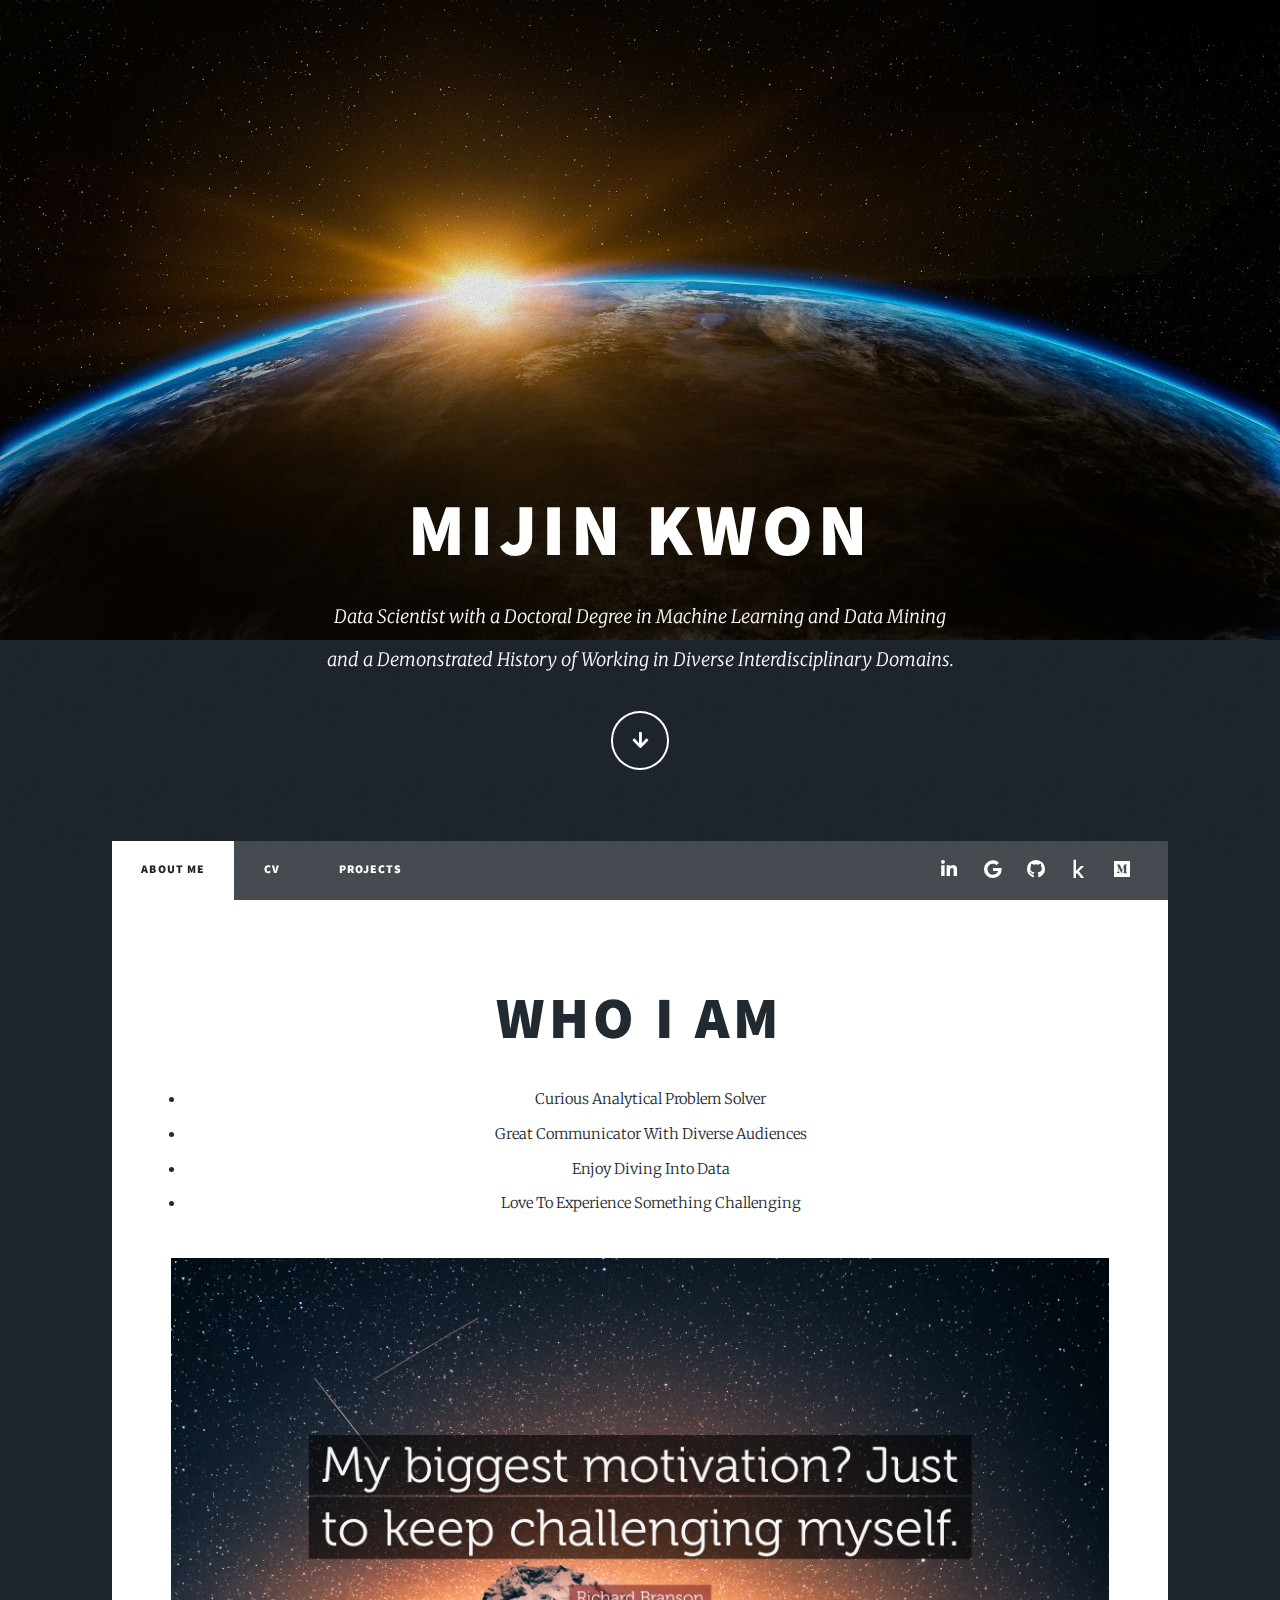
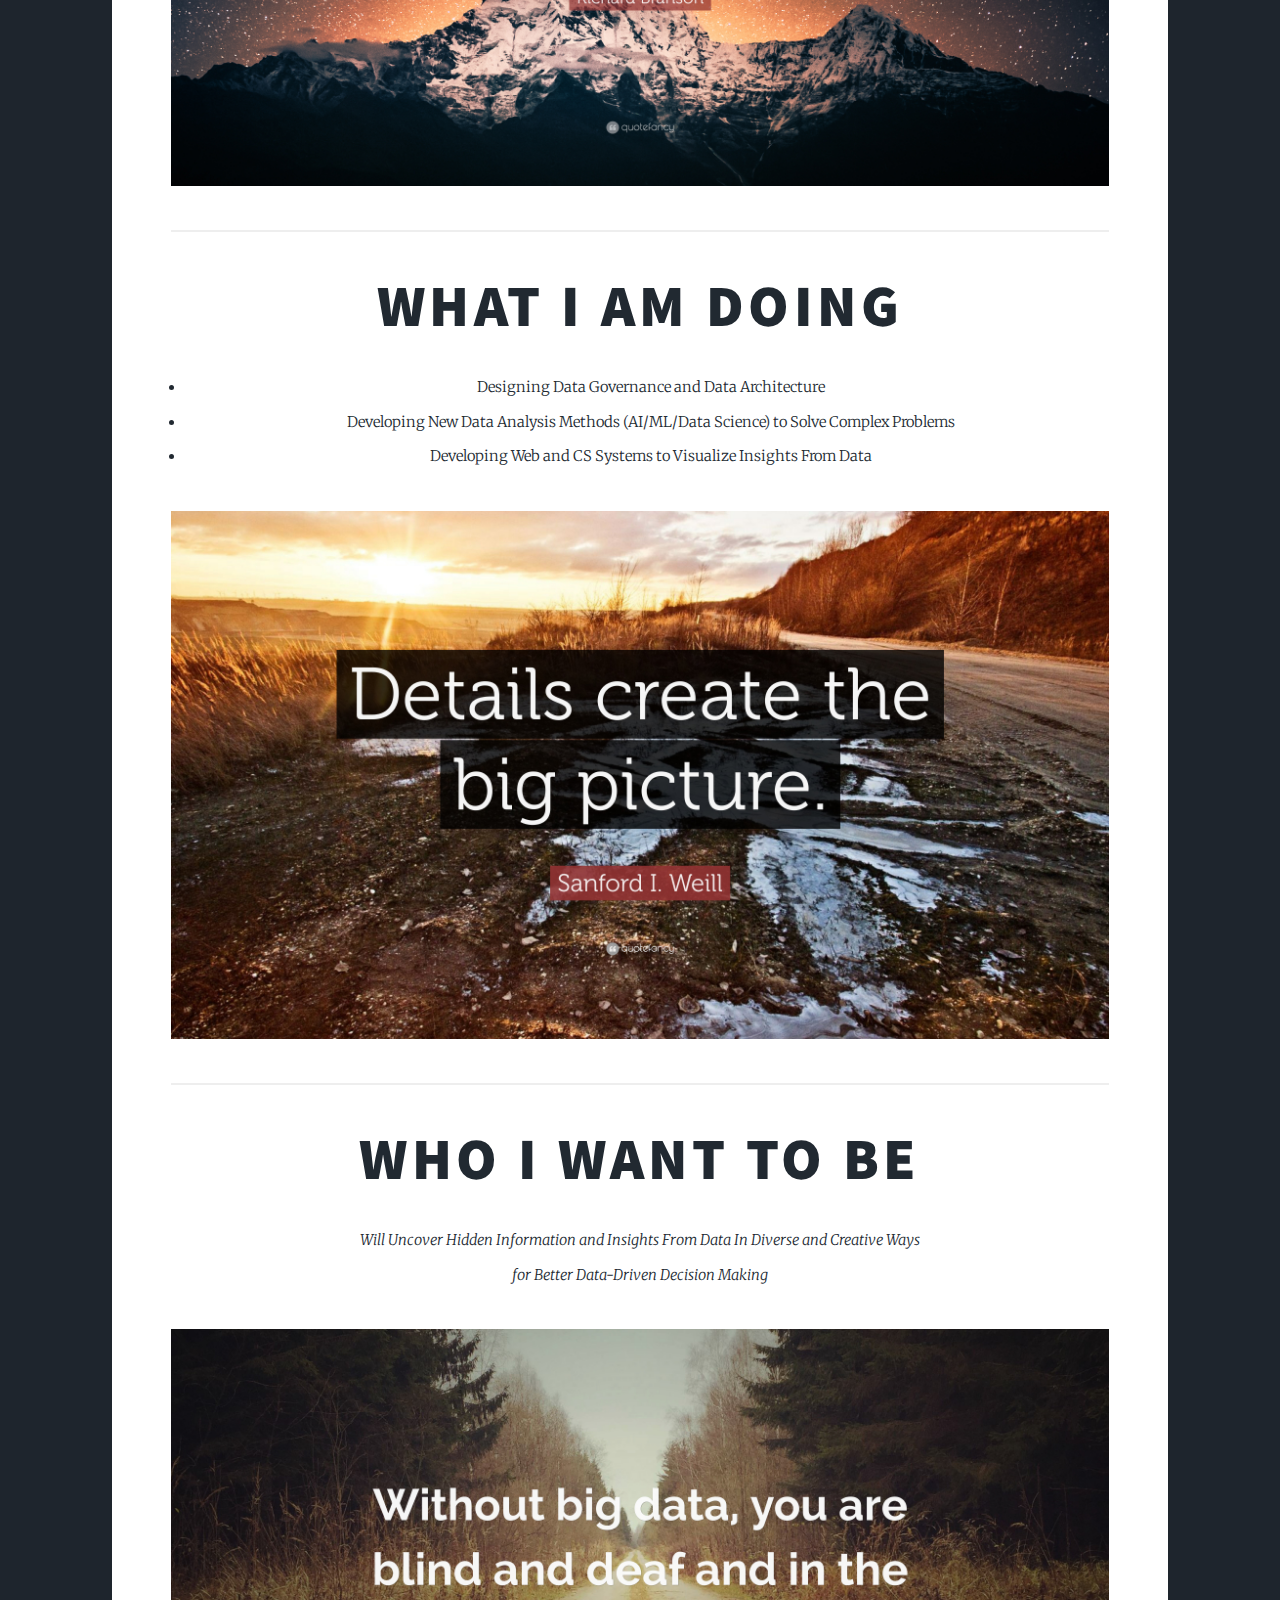
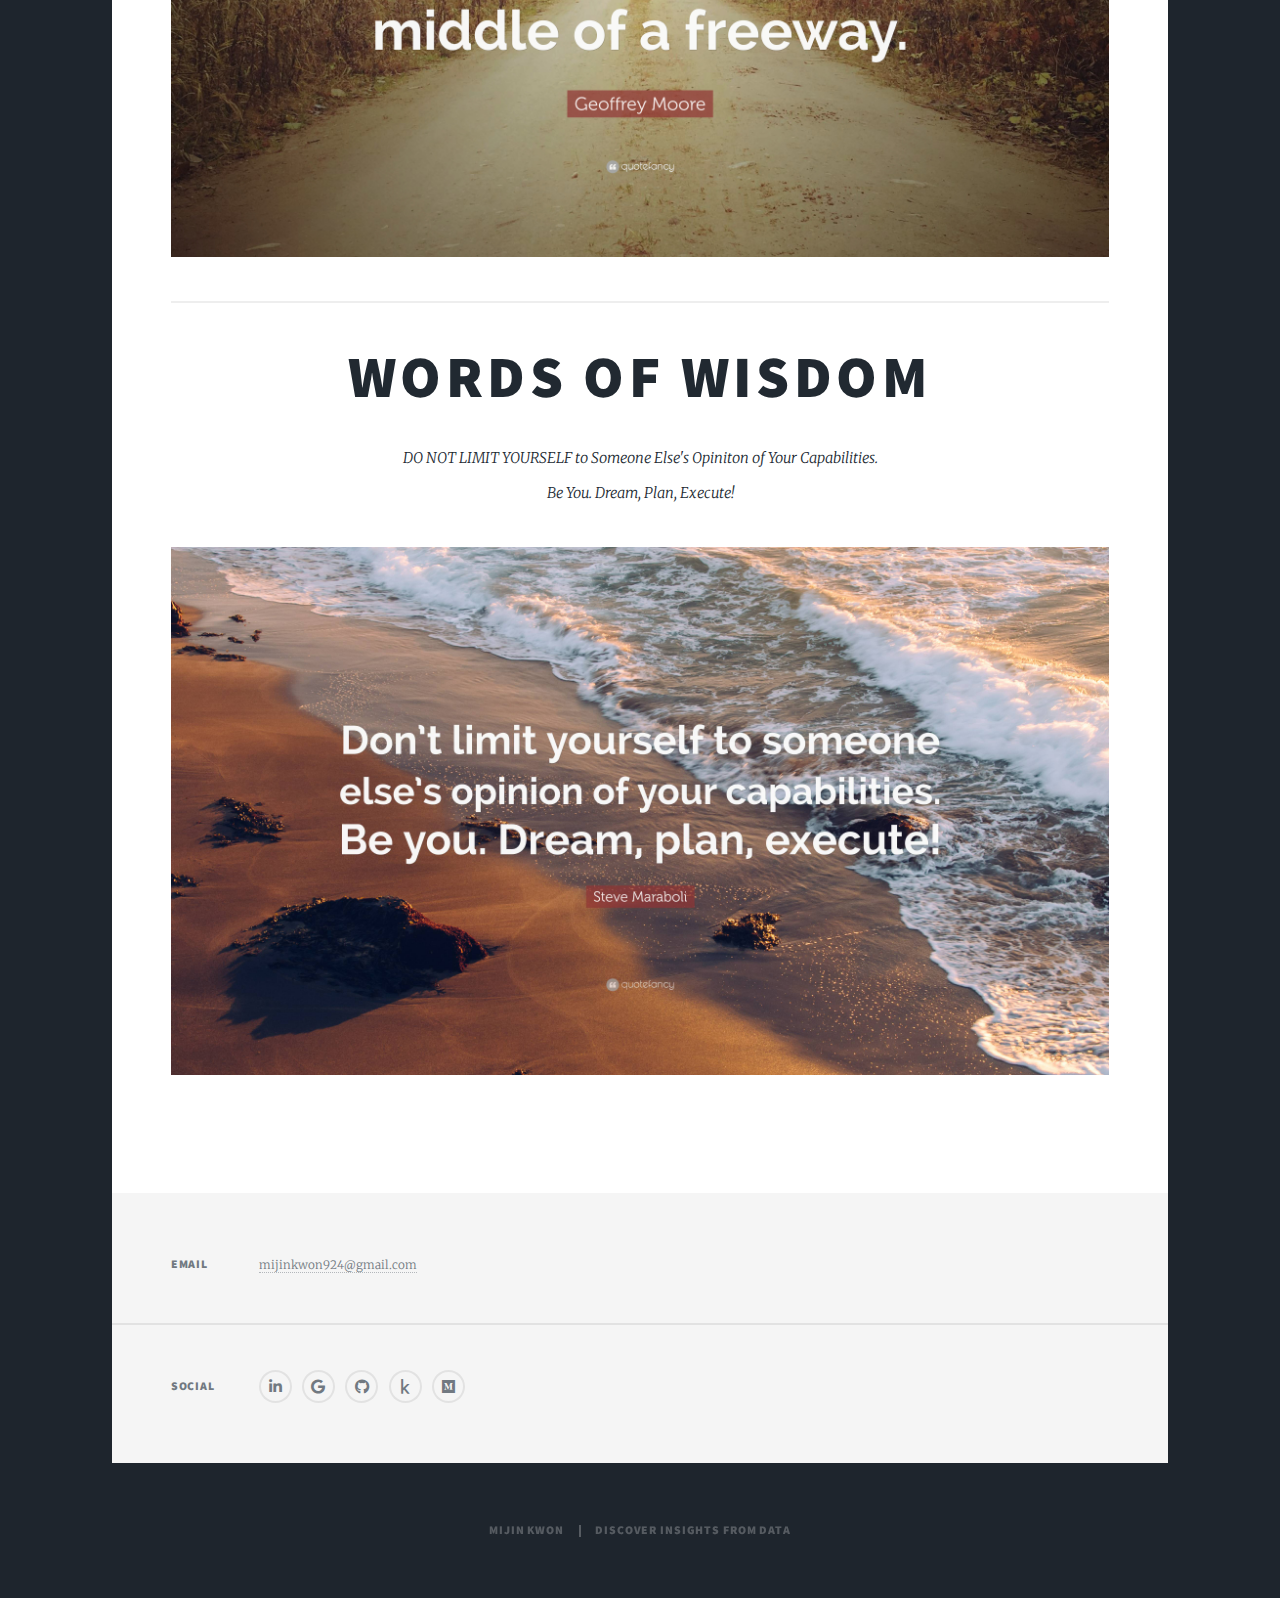
==== commit ac3a7a95: "Who I AM was added" ====
--- a/index.html
+++ b/index.html
@@ -22,7 +22,7 @@
 						<h1>Mijin Kwon<br />
 						</h1>
 						<p>Data Scientist with a Doctoral Degree in Machine Learning and Data Mining<br />
-							and a Demonstrated History of Working in diverse Interdisciplinary Domains</a>.</p>
+							and a Demonstrated History of Working in Diverse Interdisciplinary Domains</a>.</p>
 						<ul class="actions">
 							<li><a href="#header" class="button icon solid solo fa-arrow-down scrolly">Continue</a></li>
 						</ul>
@@ -56,6 +56,16 @@
 							
 							<article class="post featured">
 								<header class="major">
+									<h2>WHO I AM</h2>
+									<ul>
+										<li>Curious Analytical Problem Solver</li>
+										<li>Great Communicator With Diverse Audiences</li>
+										<li>Enjoy Diving Into Data</li>
+										<li>Love To Experience Something Challenging</li>
+									</ul>
+									<a class="image fit"><img src="images/keepchallenging.jpg" alt="" /></a>
+									<hr />
+
 									<h2>WHAT I AM DOING</h2>
 									<ul>
 										<li>Designing Data Governance and Data Architecture</li>
@@ -73,7 +83,7 @@
 
 									<h2>WORDS OF WISDOM</h2>
 									<p>DO NOT LIMIT YOURSELF to Someone Else's Opiniton of Your Capabilities.<br />
-										Be You. Drea, Plan, Execute!</p>
+										Be You. Dream, Plan, Execute!</p>
 									<a class="image fit"><img src="images/dontlimityourself.jpg" alt="" /></a>
 
 							</article>
